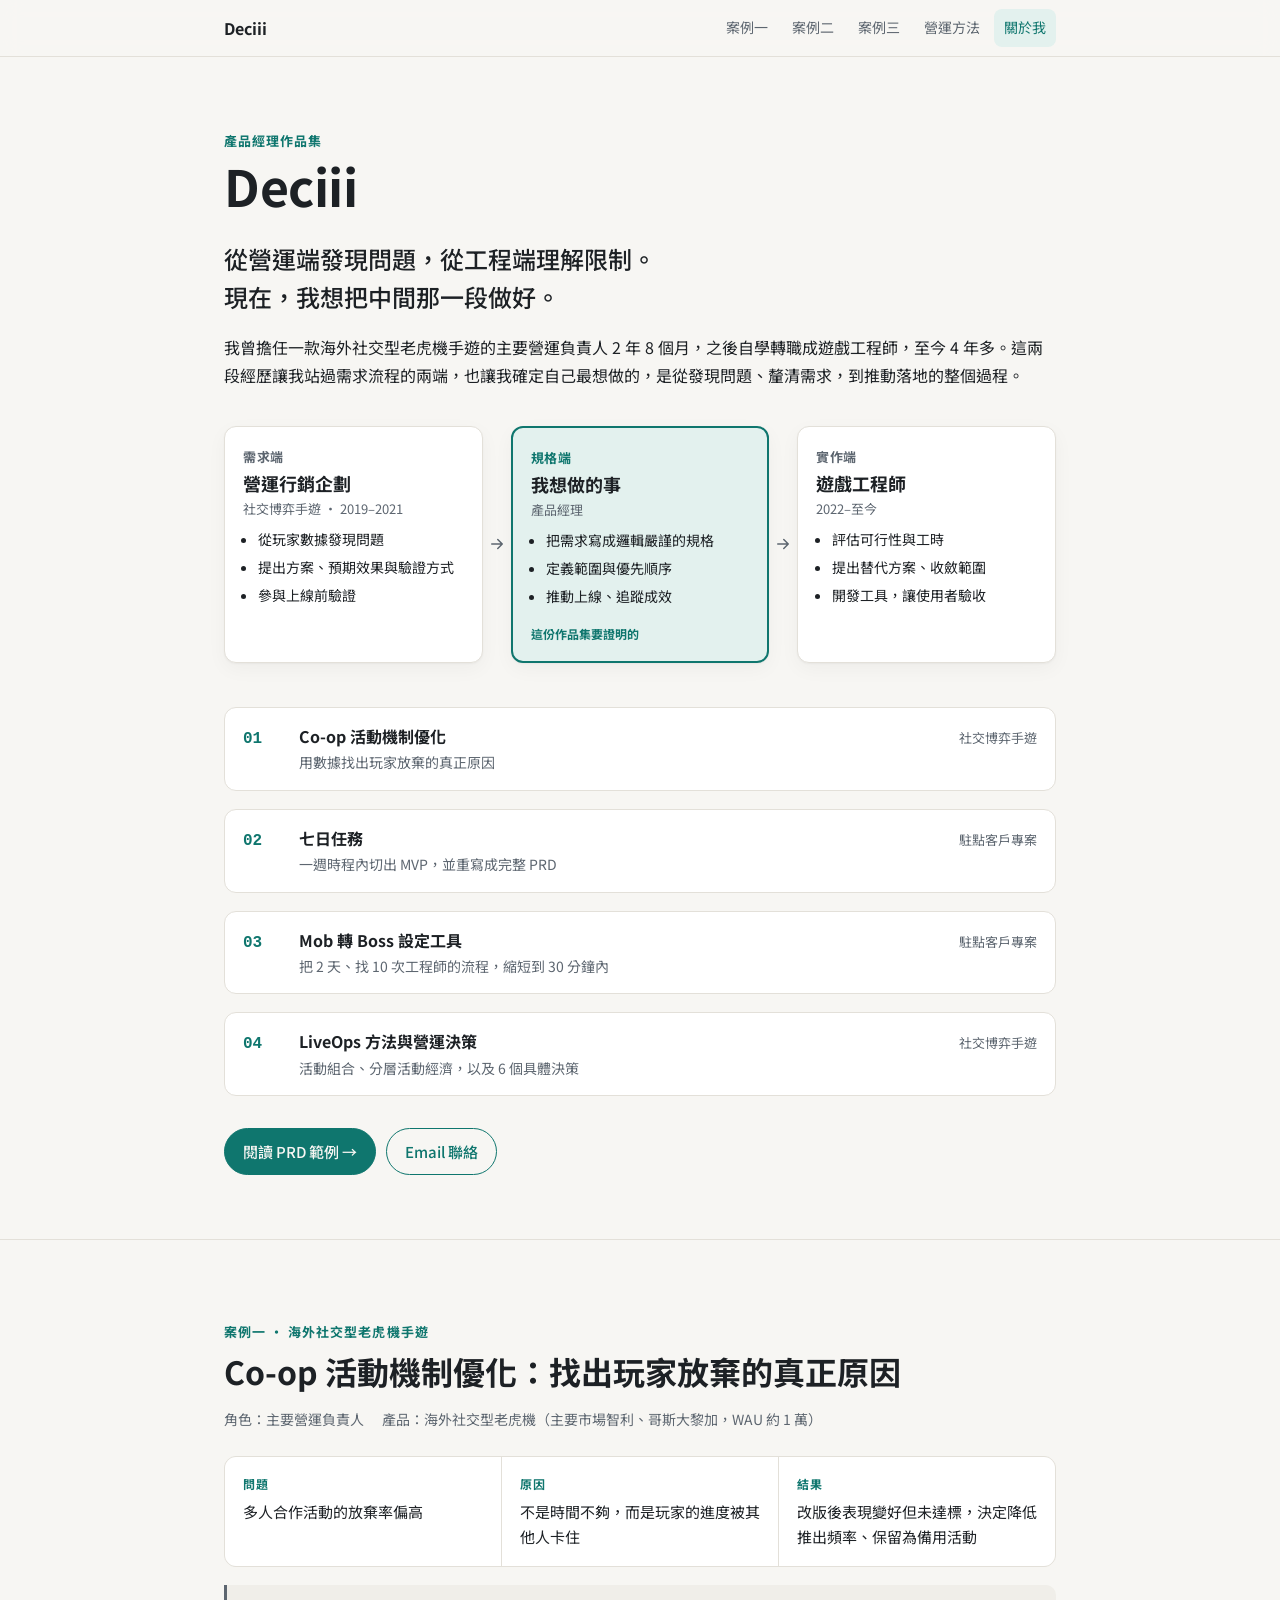
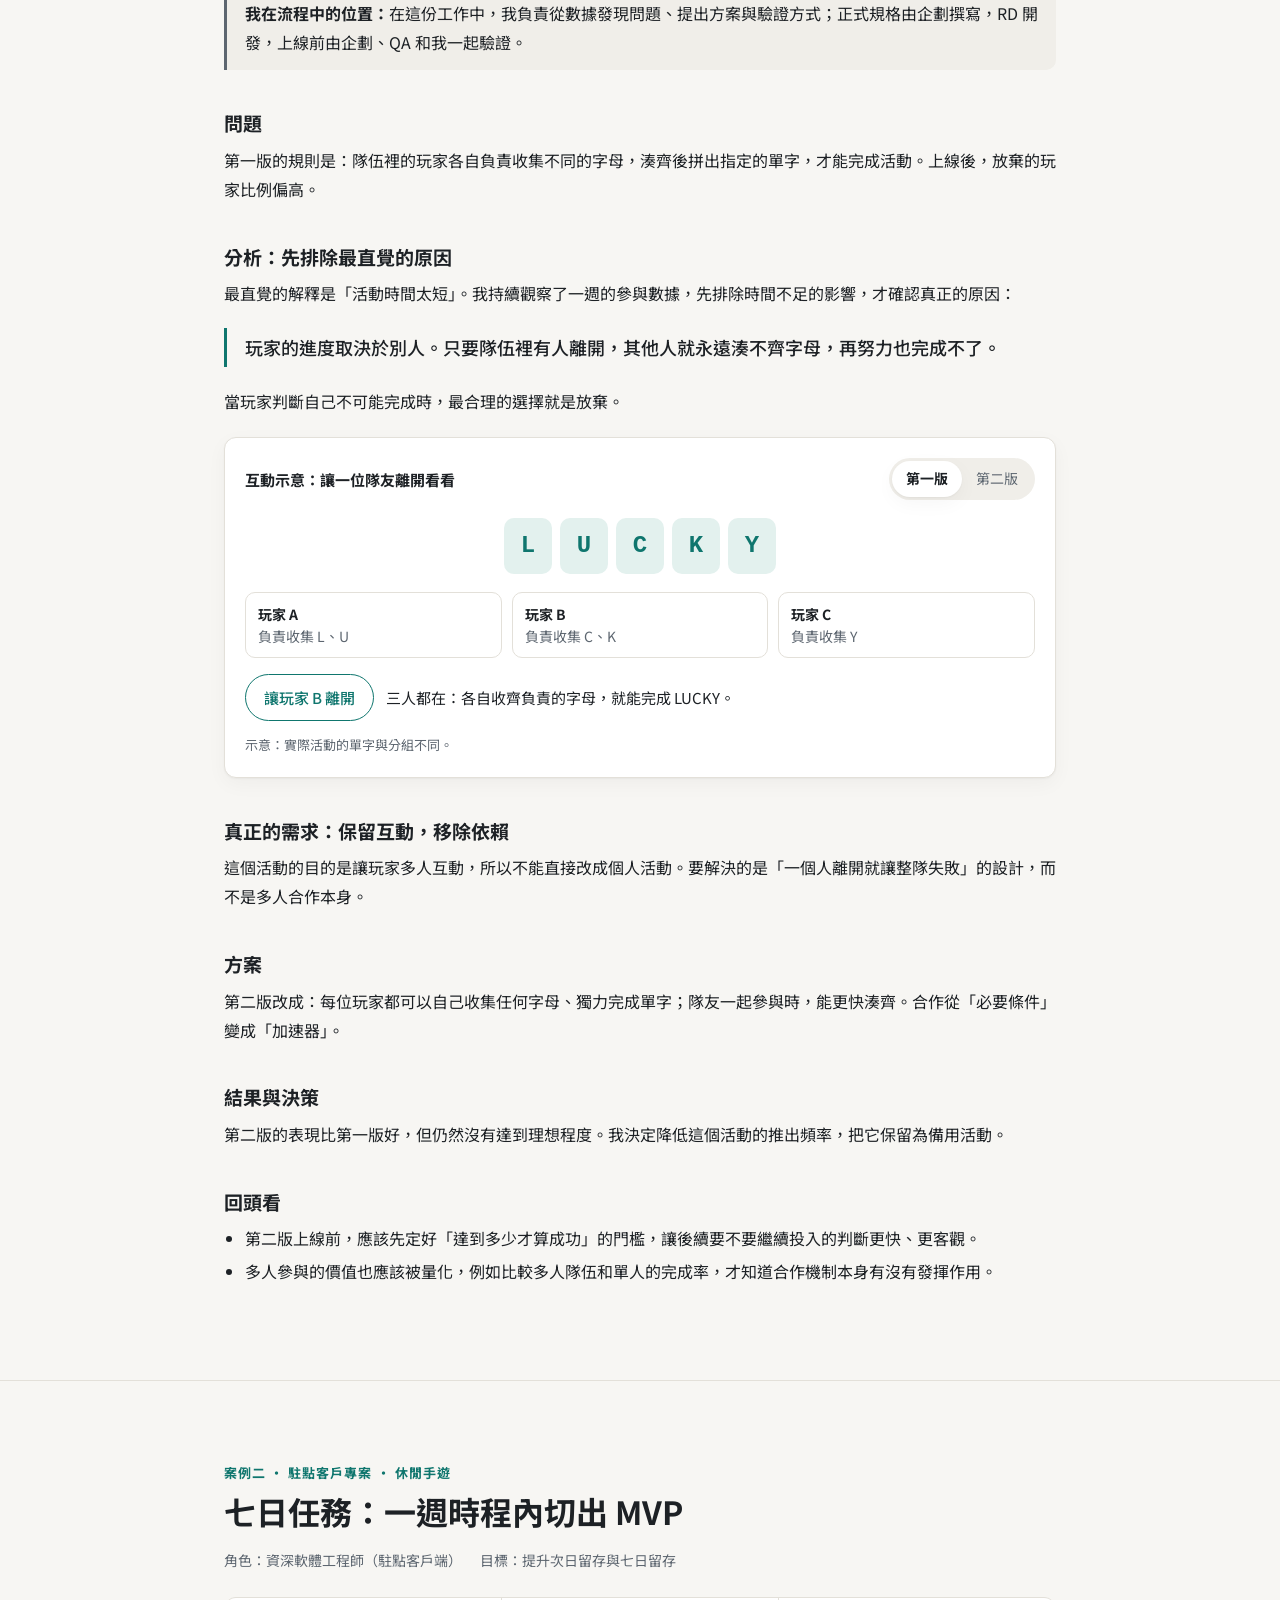
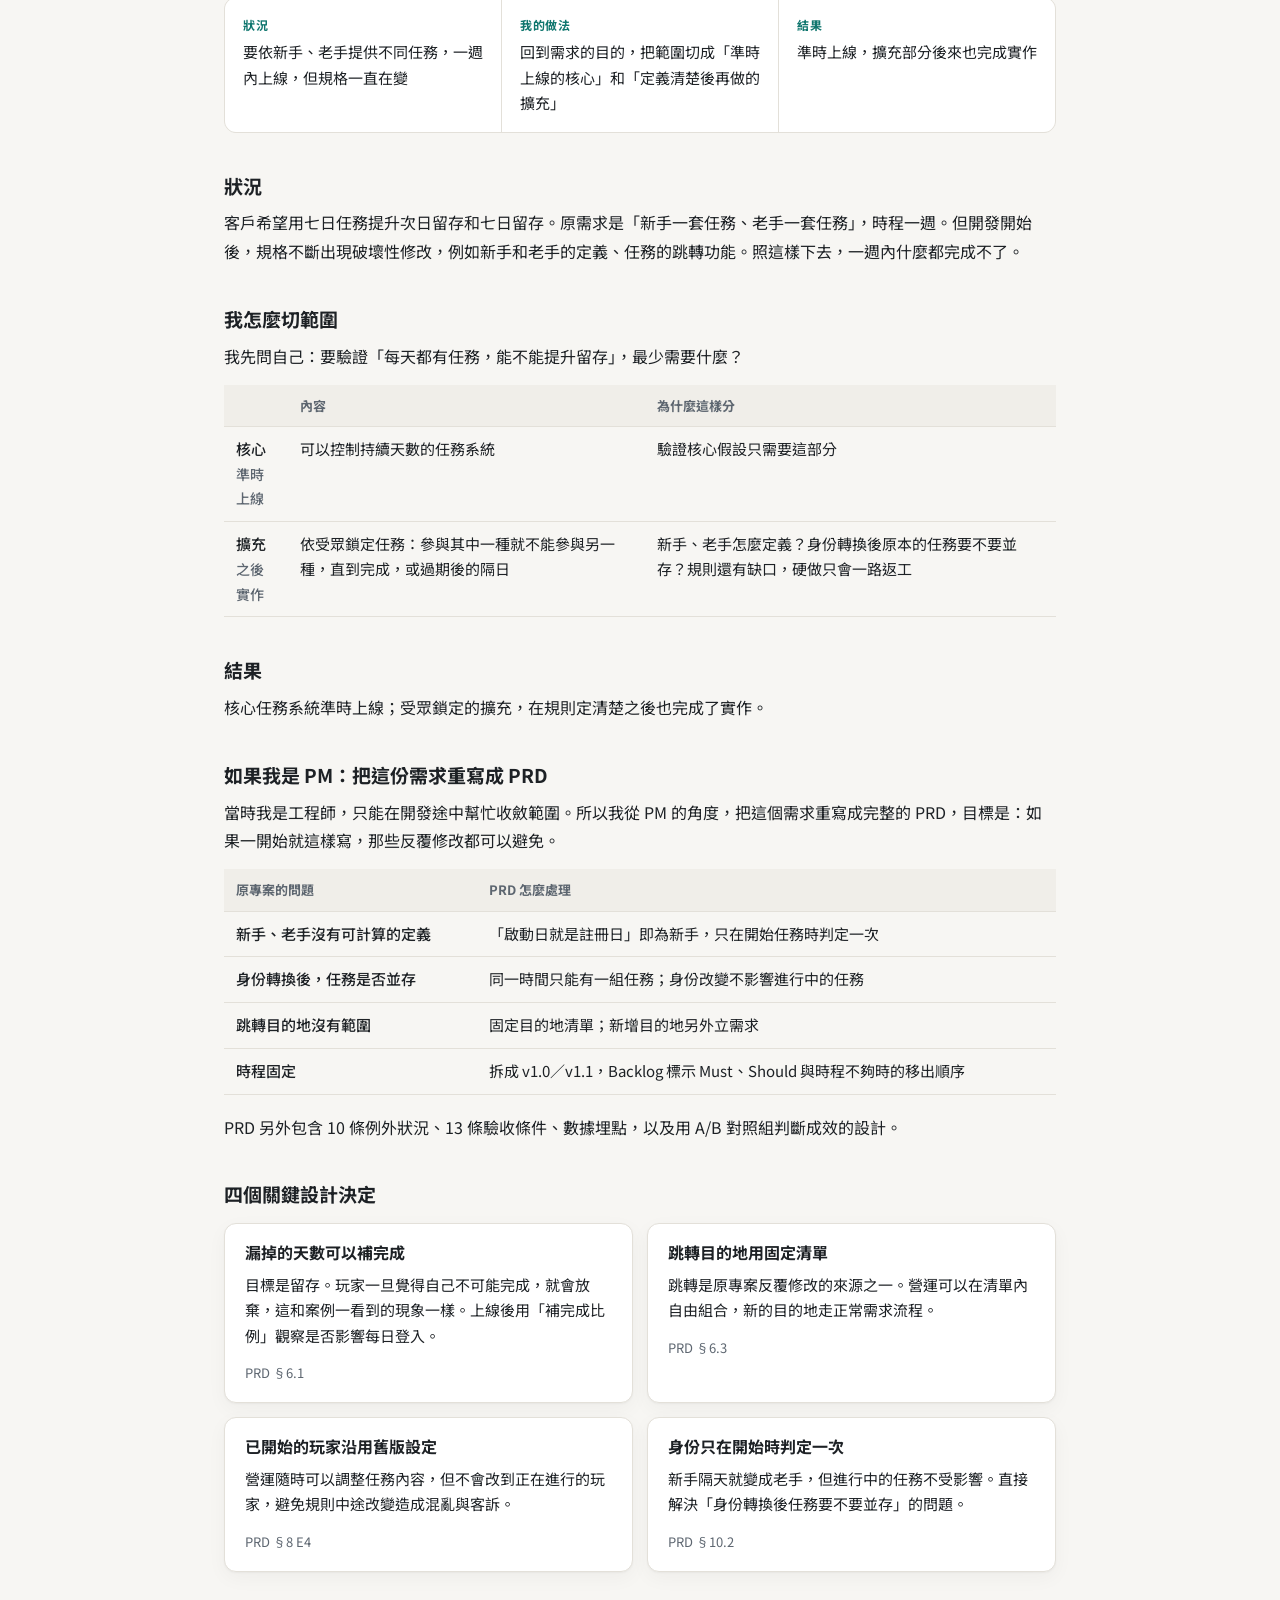
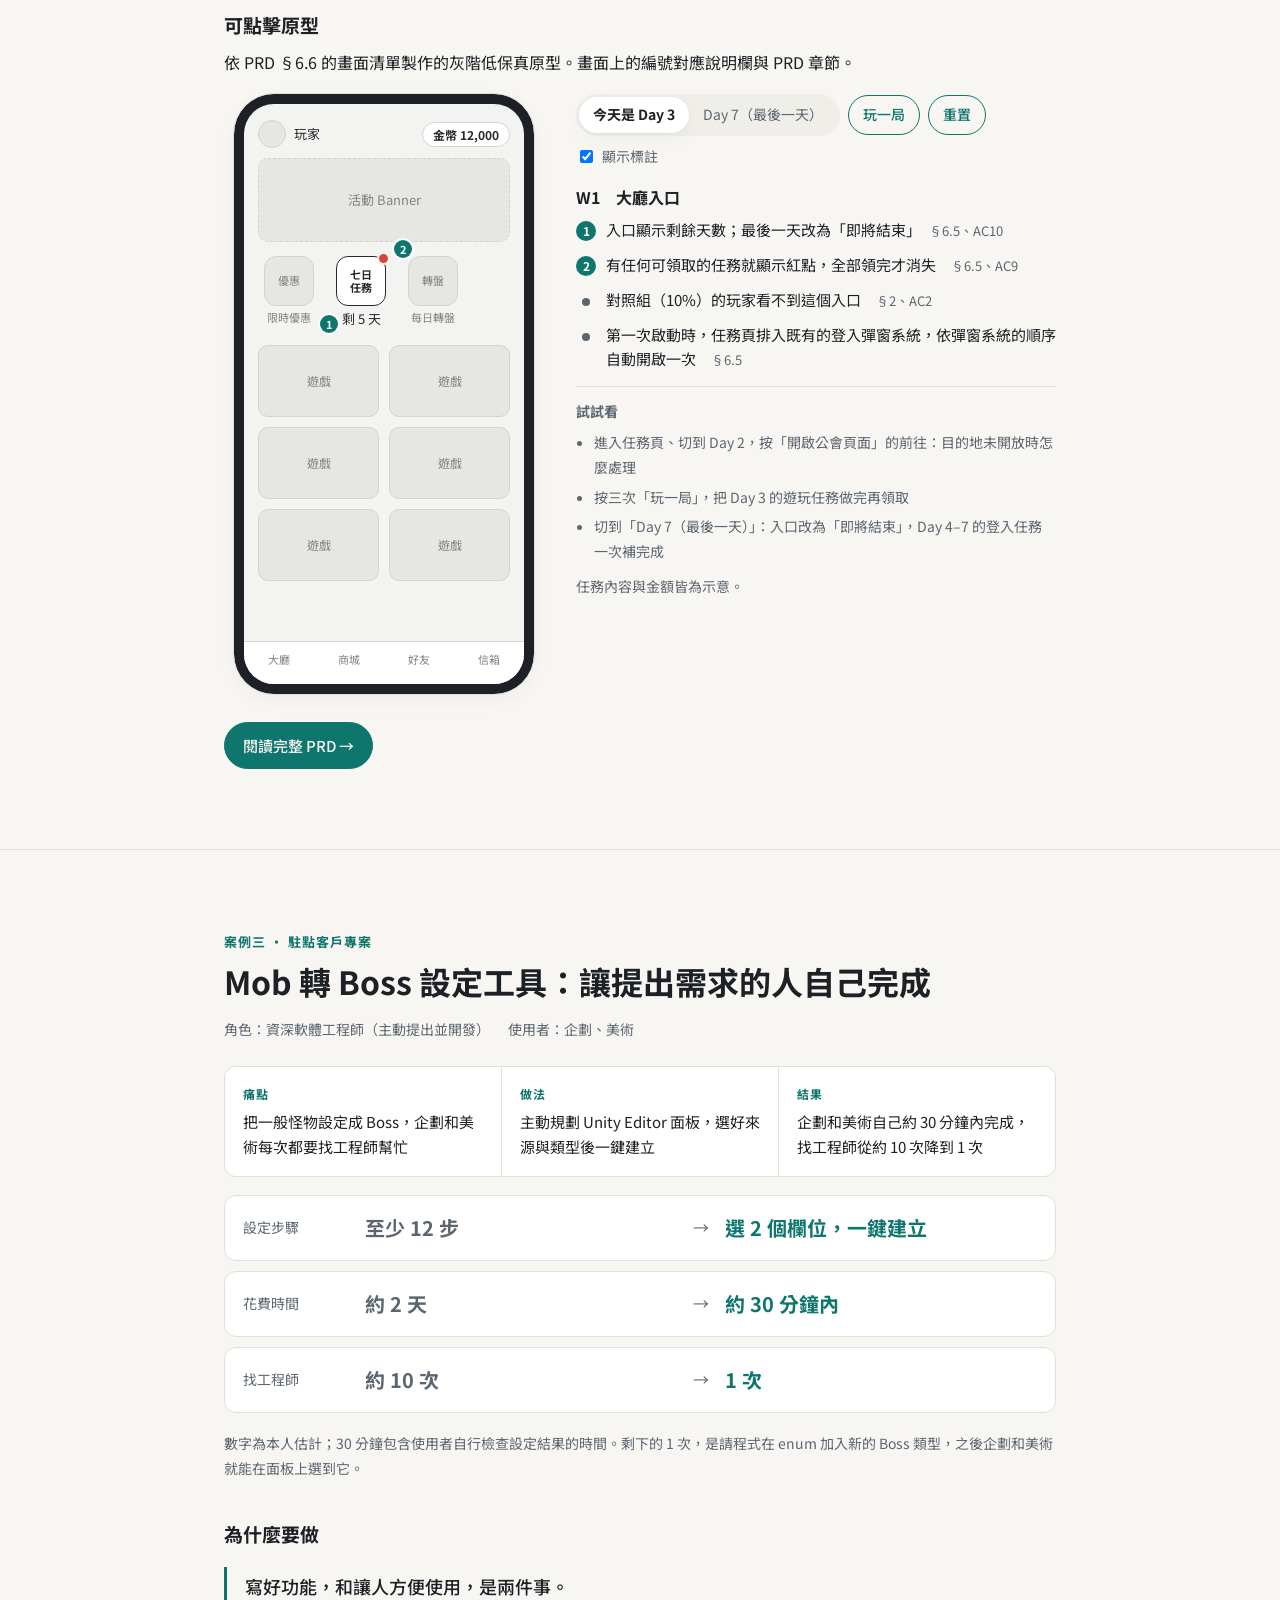
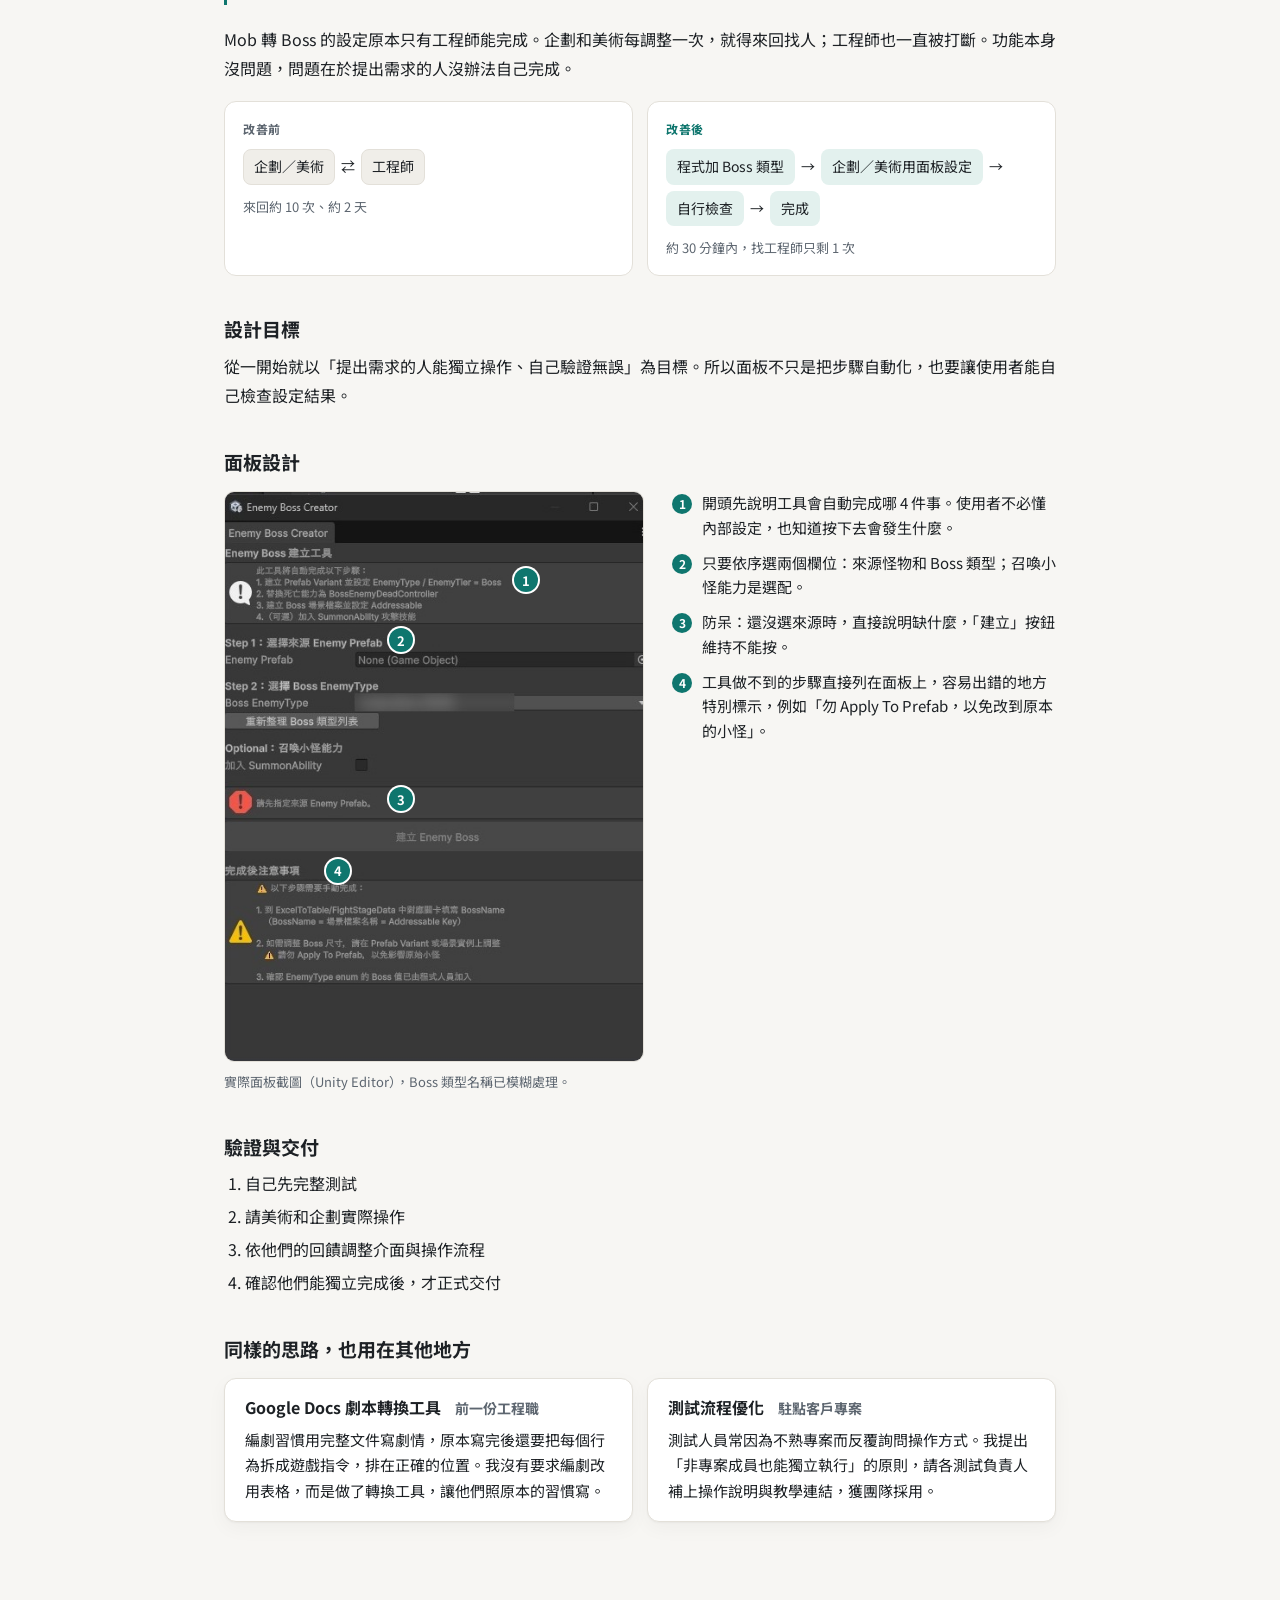
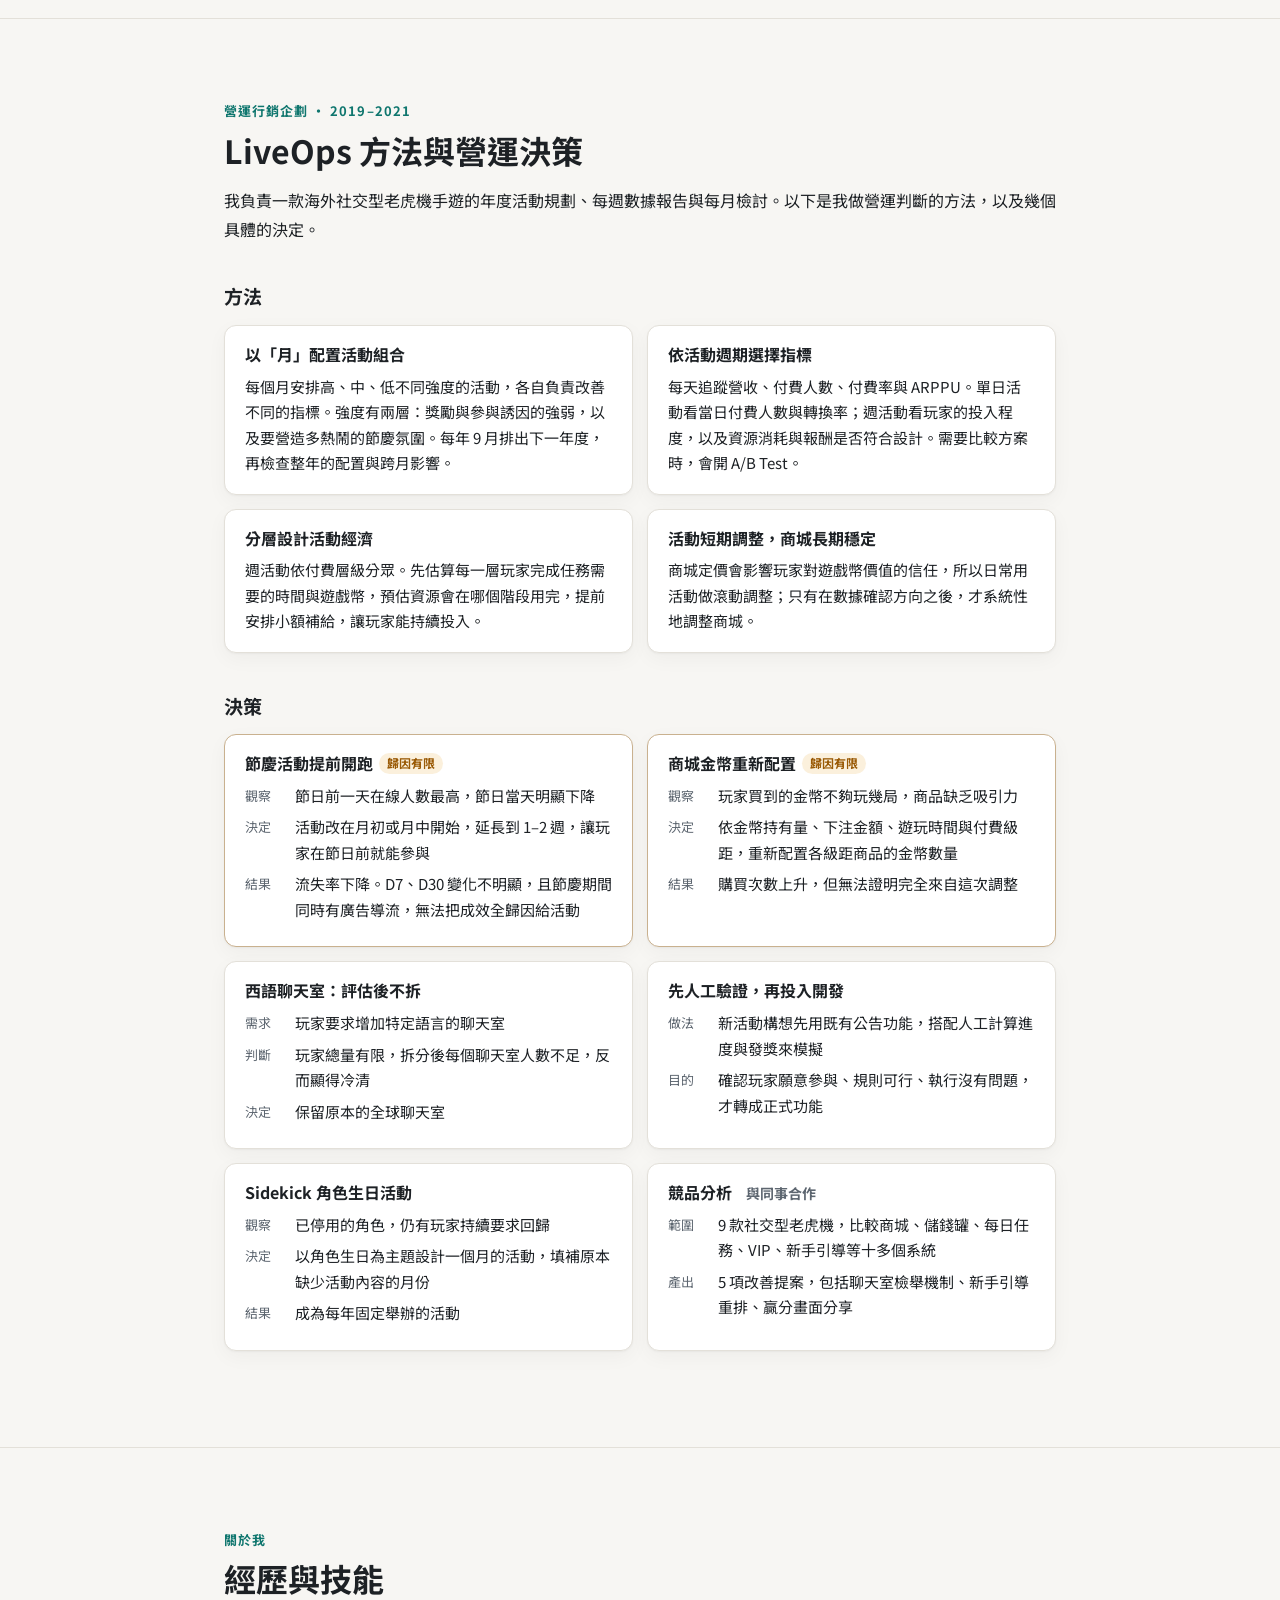
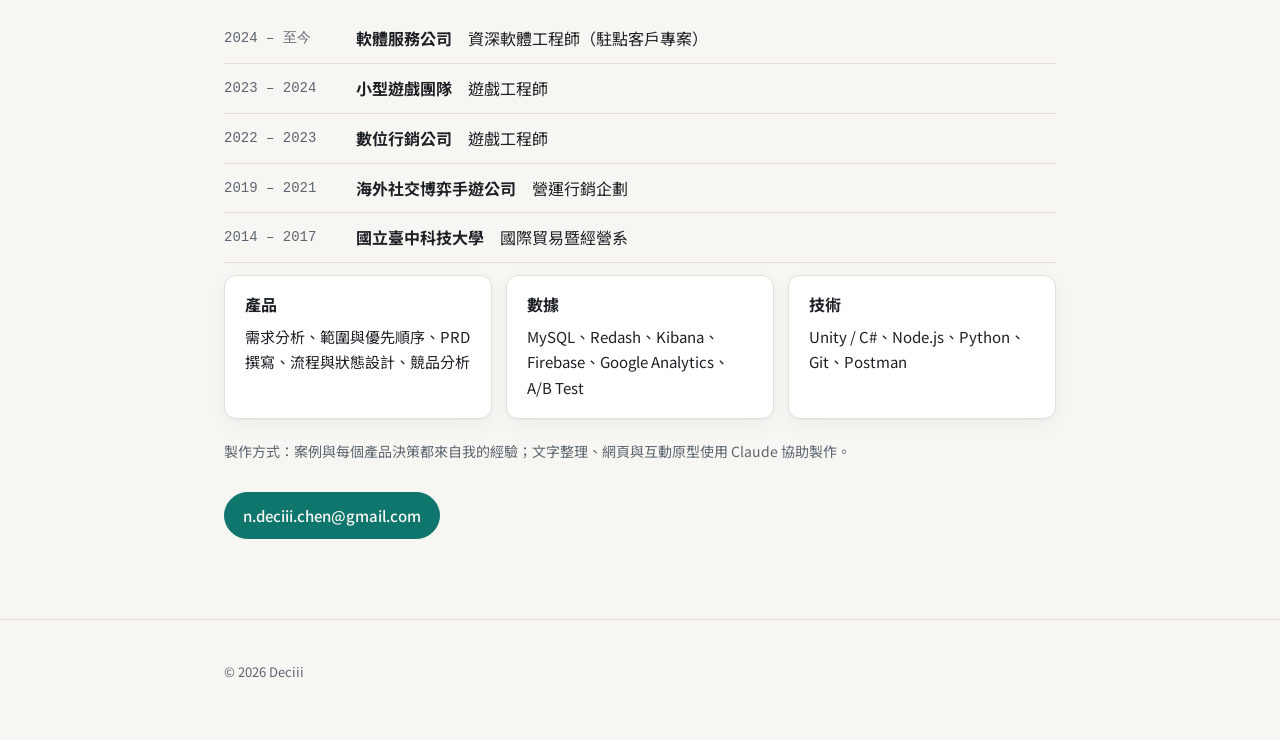
==== index.html @ a7ac3dc0 "Add PM portfolio and product test answer - Portfolio: three case studies, LiveOps methods, 7-day que" ====
<!doctype html>
<html lang="zh-Hant-TW">
<head>
  <meta charset="utf-8">
  <meta name="viewport" content="width=device-width, initial-scale=1">
  <meta name="robots" content="noindex, nofollow">
  <title>Deciii｜產品作品集</title>
  <meta name="description" content="Deciii 的產品經理作品集：營運與工程雙背景，從需求釐清、範圍取捨到規格撰寫。">
  <link rel="preconnect" href="https://fonts.googleapis.com">
  <link rel="preconnect" href="https://fonts.gstatic.com" crossorigin>
  <link href="https://fonts.googleapis.com/css2?family=Noto+Sans+TC:wght@400;500;700&display=swap" rel="stylesheet">
  <link rel="stylesheet" href="style.css">
</head>
<body>

<header class="topbar">
  <div class="wrap">
    <a class="brand" href="#top">Deciii</a>
    <nav class="nav" aria-label="章節">
      <a href="#case-coop">案例一</a>
      <a href="#case-quest">案例二</a>
      <a href="#case-tool">案例三</a>
      <a href="#liveops">營運方法</a>
      <a href="#about">關於我</a>
    </nav>
  </div>
</header>

<main id="top">

  <!-- ================= Hero ================= -->
  <section class="hero">
    <div class="wrap">
      <p class="eyebrow">產品經理作品集</p>
      <h1>Deciii</h1>
      <p class="lede">從營運端發現問題，從工程端理解限制。<br>現在，我想把中間那一段做好。</p>
      <p>我曾擔任一款海外社交型老虎機手遊的主要營運負責人 2 年 8 個月，之後自學轉職成遊戲工程師，至今 4 年多。這兩段經歷讓我站過需求流程的兩端，也讓我確定自己最想做的，是從發現問題、釐清需求，到推動落地的整個過程。</p>

      <div class="pipeline" aria-label="我在需求流程中的位置">
        <div class="stage">
          <div class="label">需求端</div>
          <h4>營運行銷企劃</h4>
          <div class="when">社交博弈手遊 · 2019–2021</div>
          <ul>
            <li>從玩家數據發現問題</li>
            <li>提出方案、預期效果與驗證方式</li>
            <li>參與上線前驗證</li>
          </ul>
        </div>
        <div class="arrow" aria-hidden="true"><svg viewBox="0 0 24 24" fill="none" stroke="currentColor" stroke-width="2" stroke-linecap="round" stroke-linejoin="round"><path d="M5 12h14M13 6l6 6-6 6"/></svg></div>
        <div class="stage focus">
          <div class="label">規格端</div>
          <h4>我想做的事</h4>
          <div class="when">產品經理</div>
          <ul>
            <li>把需求寫成邏輯嚴謹的規格</li>
            <li>定義範圍與優先順序</li>
            <li>推動上線、追蹤成效</li>
          </ul>
          <span class="tag">這份作品集要證明的</span>
        </div>
        <div class="arrow" aria-hidden="true"><svg viewBox="0 0 24 24" fill="none" stroke="currentColor" stroke-width="2" stroke-linecap="round" stroke-linejoin="round"><path d="M5 12h14M13 6l6 6-6 6"/></svg></div>
        <div class="stage">
          <div class="label">實作端</div>
          <h4>遊戲工程師</h4>
          <div class="when">2022–至今</div>
          <ul>
            <li>評估可行性與工時</li>
            <li>提出替代方案、收斂範圍</li>
            <li>開發工具，讓使用者驗收</li>
          </ul>
        </div>
      </div>

      <ul class="case-index">
        <li><a href="#case-coop"><span class="num">01</span><span><span class="title">Co-op 活動機制優化</span><span class="desc">用數據找出玩家放棄的真正原因</span></span><span class="where">社交博弈手遊</span></a></li>
        <li><a href="#case-quest"><span class="num">02</span><span><span class="title">七日任務</span><span class="desc">一週時程內切出 MVP，並重寫成完整 PRD</span></span><span class="where">駐點客戶專案</span></a></li>
        <li><a href="#case-tool"><span class="num">03</span><span><span class="title">Mob 轉 Boss 設定工具</span><span class="desc">把 2 天、找 10 次工程師的流程，縮短到 30 分鐘內</span></span><span class="where">駐點客戶專案</span></a></li>
        <li><a href="#liveops"><span class="num">04</span><span><span class="title">LiveOps 方法與營運決策</span><span class="desc">活動組合、分層活動經濟，以及 6 個具體決策</span></span><span class="where">社交博弈手遊</span></a></li>
      </ul>

      <div class="actions">
        <a class="btn" href="prd.html">閱讀 PRD 範例 →</a>
        <a class="btn ghost" href="mailto:n.deciii.chen@gmail.com">Email 聯絡</a>
      </div>
    </div>
  </section>

  <!-- ================= Case 1 ================= -->
  <section id="case-coop">
    <div class="wrap">
      <p class="eyebrow">案例一 · 海外社交型老虎機手遊</p>
      <h2>Co-op 活動機制優化：找出玩家放棄的真正原因</h2>
      <div class="meta">
        <span>角色：主要營運負責人</span>
        <span>產品：海外社交型老虎機（主要市場智利、哥斯大黎加，WAU 約 1 萬）</span>
      </div>

      <div class="tldr">
        <div><div class="k">問題</div><p>多人合作活動的放棄率偏高</p></div>
        <div><div class="k">原因</div><p>不是時間不夠，而是玩家的進度被其他人卡住</p></div>
        <div><div class="k">結果</div><p>改版後表現變好但未達標，決定降低推出頻率、保留為備用活動</p></div>
      </div>

      <div class="callout neutral">
        <p><strong>我在流程中的位置：</strong>在這份工作中，我負責從數據發現問題、提出方案與驗證方式；正式規格由企劃撰寫，RD 開發，上線前由企劃、QA 和我一起驗證。</p>
      </div>

      <h3>問題</h3>
      <p>第一版的規則是：隊伍裡的玩家各自負責收集不同的字母，湊齊後拼出指定的單字，才能完成活動。上線後，放棄的玩家比例偏高。</p>

      <h3>分析：先排除最直覺的原因</h3>
      <p>最直覺的解釋是「活動時間太短」。我持續觀察了一週的參與數據，先排除時間不足的影響，才確認真正的原因：</p>
      <p class="quote">玩家的進度取決於別人。只要隊伍裡有人離開，其他人就永遠湊不齊字母，再努力也完成不了。</p>
      <p>當玩家判斷自己不可能完成時，最合理的選擇就是放棄。</p>

      <div class="demo" id="coop-demo">
        <div class="demo-head">
          <span class="demo-title">互動示意：讓一位隊友離開看看</span>
          <div class="seg" role="group" aria-label="活動版本">
            <button type="button" data-ver="1" aria-pressed="true">第一版</button>
            <button type="button" data-ver="2" aria-pressed="false">第二版</button>
          </div>
        </div>
        <div class="word" id="coop-word"></div>
        <div class="players" id="coop-players"></div>
        <div class="demo-foot">
          <button type="button" class="btn ghost" id="coop-leave">讓玩家 B 離開</button>
          <p class="demo-result" id="coop-result" aria-live="polite"></p>
        </div>
        <p class="demo-note">示意：實際活動的單字與分組不同。</p>
      </div>

      <h3>真正的需求：保留互動，移除依賴</h3>
      <p>這個活動的目的是讓玩家多人互動，所以不能直接改成個人活動。要解決的是「一個人離開就讓整隊失敗」的設計，而不是多人合作本身。</p>

      <h3>方案</h3>
      <p>第二版改成：每位玩家都可以自己收集任何字母、獨力完成單字；隊友一起參與時，能更快湊齊。合作從「必要條件」變成「加速器」。</p>

      <h3>結果與決策</h3>
      <p>第二版的表現比第一版好，但仍然沒有達到理想程度。我決定降低這個活動的推出頻率，把它保留為備用活動。</p>

      <h3>回頭看</h3>
      <ul>
        <li>第二版上線前，應該先定好「達到多少才算成功」的門檻，讓後續要不要繼續投入的判斷更快、更客觀。</li>
        <li>多人參與的價值也應該被量化，例如比較多人隊伍和單人的完成率，才知道合作機制本身有沒有發揮作用。</li>
      </ul>
    </div>
  </section>

  <!-- ================= Case 2 ================= -->
  <section id="case-quest">
    <div class="wrap">
      <p class="eyebrow">案例二 · 駐點客戶專案 · 休閒手遊</p>
      <h2>七日任務：一週時程內切出 MVP</h2>
      <div class="meta">
        <span>角色：資深軟體工程師（駐點客戶端）</span>
        <span>目標：提升次日留存與七日留存</span>
      </div>

      <div class="tldr">
        <div><div class="k">狀況</div><p>要依新手、老手提供不同任務，一週內上線，但規格一直在變</p></div>
        <div><div class="k">我的做法</div><p>回到需求的目的，把範圍切成「準時上線的核心」和「定義清楚後再做的擴充」</p></div>
        <div><div class="k">結果</div><p>準時上線，擴充部分後來也完成實作</p></div>
      </div>

      <h3>狀況</h3>
      <p>客戶希望用七日任務提升次日留存和七日留存。原需求是「新手一套任務、老手一套任務」，時程一週。但開發開始後，規格不斷出現破壞性修改，例如新手和老手的定義、任務的跳轉功能。照這樣下去，一週內什麼都完成不了。</p>

      <h3>我怎麼切範圍</h3>
      <p>我先問自己：要驗證「每天都有任務，能不能提升留存」，最少需要什麼？</p>
      <div class="table-wrap">
        <table>
          <thead><tr><th></th><th>內容</th><th>為什麼這樣分</th></tr></thead>
          <tbody>
            <tr><td>核心<br><span class="muted small">準時上線</span></td><td>可以控制持續天數的任務系統</td><td>驗證核心假設只需要這部分</td></tr>
            <tr><td>擴充<br><span class="muted small">之後實作</span></td><td>依受眾鎖定任務：參與其中一種就不能參與另一種，直到完成，或過期後的隔日</td><td>新手、老手怎麼定義？身份轉換後原本的任務要不要並存？規則還有缺口，硬做只會一路返工</td></tr>
          </tbody>
        </table>
      </div>

      <h3>結果</h3>
      <p>核心任務系統準時上線；受眾鎖定的擴充，在規則定清楚之後也完成了實作。</p>

      <h3>如果我是 PM：把這份需求重寫成 PRD</h3>
      <p>當時我是工程師，只能在開發途中幫忙收斂範圍。所以我從 PM 的角度，把這個需求重寫成完整的 PRD，目標是：如果一開始就這樣寫，那些反覆修改都可以避免。</p>
      <div class="table-wrap">
        <table>
          <thead><tr><th>原專案的問題</th><th>PRD 怎麼處理</th></tr></thead>
          <tbody>
            <tr><td>新手、老手沒有可計算的定義</td><td>「啟動日就是註冊日」即為新手，只在開始任務時判定一次</td></tr>
            <tr><td>身份轉換後，任務是否並存</td><td>同一時間只能有一組任務；身份改變不影響進行中的任務</td></tr>
            <tr><td>跳轉目的地沒有範圍</td><td>固定目的地清單；新增目的地另外立需求</td></tr>
            <tr><td>時程固定</td><td>拆成 v1.0／v1.1，Backlog 標示 Must、Should 與時程不夠時的移出順序</td></tr>
          </tbody>
        </table>
      </div>
      <p>PRD 另外包含 10 條例外狀況、13 條驗收條件、數據埋點，以及用 A/B 對照組判斷成效的設計。</p>

      <h3>四個關鍵設計決定</h3>
      <div class="cards">
        <div class="card">
          <h4>漏掉的天數可以補完成</h4>
          <p>目標是留存。玩家一旦覺得自己不可能完成，就會放棄，這和案例一看到的現象一樣。上線後用「補完成比例」觀察是否影響每日登入。</p>
          <p class="ref">PRD §6.1</p>
        </div>
        <div class="card">
          <h4>跳轉目的地用固定清單</h4>
          <p>跳轉是原專案反覆修改的來源之一。營運可以在清單內自由組合，新的目的地走正常需求流程。</p>
          <p class="ref">PRD §6.3</p>
        </div>
        <div class="card">
          <h4>已開始的玩家沿用舊版設定</h4>
          <p>營運隨時可以調整任務內容，但不會改到正在進行的玩家，避免規則中途改變造成混亂與客訴。</p>
          <p class="ref">PRD §8 E4</p>
        </div>
        <div class="card">
          <h4>身份只在開始時判定一次</h4>
          <p>新手隔天就變成老手，但進行中的任務不受影響。直接解決「身份轉換後任務要不要並存」的問題。</p>
          <p class="ref">PRD §10.2</p>
        </div>
      </div>

      <h3>可點擊原型</h3>
      <p>依 PRD §6.6 的畫面清單製作的灰階低保真原型。畫面上的編號對應說明欄與 PRD 章節。</p>
      <div class="proto" id="proto">
        <div class="phone"><div class="screen" id="proto-screen"></div></div>
        <div class="proto-side">
          <div class="proto-controls">
            <div class="seg" role="group" aria-label="情境">
              <button type="button" data-today="3" aria-pressed="true">今天是 Day 3</button>
              <button type="button" data-today="7" aria-pressed="false">Day 7（最後一天）</button>
            </div>
            <button type="button" class="btn ghost sm" id="proto-play">玩一局</button>
            <button type="button" class="btn ghost sm" id="proto-reset">重置</button>
            <label class="proto-check"><input type="checkbox" id="proto-notes-toggle" checked> 顯示標註</label>
          </div>
          <div class="proto-notes" id="proto-notes" aria-live="polite"></div>
          <div class="proto-hint">
            <strong>試試看</strong>
            <ul>
              <li>進入任務頁、切到 Day 2，按「開啟公會頁面」的前往：目的地未開放時怎麼處理</li>
              <li>按三次「玩一局」，把 Day 3 的遊玩任務做完再領取</li>
              <li>切到「Day 7（最後一天）」：入口改為「即將結束」，Day 4–7 的登入任務一次補完成</li>
            </ul>
            <p class="small">任務內容與金額皆為示意。</p>
          </div>
        </div>
      </div>

      <div class="actions">
        <a class="btn" href="prd.html">閱讀完整 PRD →</a>
      </div>
    </div>
  </section>

  <!-- ================= Case 3 ================= -->
  <section id="case-tool">
    <div class="wrap">
      <p class="eyebrow">案例三 · 駐點客戶專案</p>
      <h2>Mob 轉 Boss 設定工具：讓提出需求的人自己完成</h2>
      <div class="meta">
        <span>角色：資深軟體工程師（主動提出並開發）</span>
        <span>使用者：企劃、美術</span>
      </div>

      <div class="tldr">
        <div><div class="k">痛點</div><p>把一般怪物設定成 Boss，企劃和美術每次都要找工程師幫忙</p></div>
        <div><div class="k">做法</div><p>主動規劃 Unity Editor 面板，選好來源與類型後一鍵建立</p></div>
        <div><div class="k">結果</div><p>企劃和美術自己約 30 分鐘內完成，找工程師從約 10 次降到 1 次</p></div>
      </div>

      <div class="compare">
        <div class="compare-row"><span class="k">設定步驟</span><span class="before">至少 12 步</span><span class="arrow">→</span><span class="after">選 2 個欄位，一鍵建立</span></div>
        <div class="compare-row"><span class="k">花費時間</span><span class="before">約 2 天</span><span class="arrow">→</span><span class="after">約 30 分鐘內</span></div>
        <div class="compare-row"><span class="k">找工程師</span><span class="before">約 10 次</span><span class="arrow">→</span><span class="after">1 次</span></div>
      </div>
      <p class="muted small">數字為本人估計；30 分鐘包含使用者自行檢查設定結果的時間。剩下的 1 次，是請程式在 enum 加入新的 Boss 類型，之後企劃和美術就能在面板上選到它。</p>

      <h3>為什麼要做</h3>
      <p class="quote">寫好功能，和讓人方便使用，是兩件事。</p>
      <p>Mob 轉 Boss 的設定原本只有工程師能完成。企劃和美術每調整一次，就得來回找人；工程師也一直被打斷。功能本身沒問題，問題在於提出需求的人沒辦法自己完成。</p>

      <div class="flows">
        <div class="flow">
          <div class="k">改善前</div>
          <div class="chain"><span class="chip">企劃／美術</span><span>⇄</span><span class="chip">工程師</span></div>
          <p class="note">來回約 10 次、約 2 天</p>
        </div>
        <div class="flow after">
          <div class="k">改善後</div>
          <div class="chain"><span class="chip">程式加 Boss 類型</span><span>→</span><span class="chip">企劃／美術用面板設定</span><span>→</span><span class="chip">自行檢查</span><span>→</span><span class="chip">完成</span></div>
          <p class="note">約 30 分鐘內，找工程師只剩 1 次</p>
        </div>
      </div>

      <h3>設計目標</h3>
      <p>從一開始就以「提出需求的人能獨立操作、自己驗證無誤」為目標。所以面板不只是把步驟自動化，也要讓使用者能自己檢查設定結果。</p>

      <h3>面板設計</h3>
      <div class="shot">
        <figure class="shot-fig">
          <div class="shot-img">
            <img src="assets/boss-panel.jpg" width="484" height="659" loading="lazy" alt="Enemy Boss Creator 設定面板：上方說明工具會自動完成的步驟，中間是兩個選擇步驟與防呆提示，下方列出完成後需要手動處理的事項">
            <span class="mk" aria-hidden="true" style="left:72%;top:15.5%">1</span>
            <span class="mk" aria-hidden="true" style="left:42%;top:26%">2</span>
            <span class="mk" aria-hidden="true" style="left:42%;top:54%">3</span>
            <span class="mk" aria-hidden="true" style="left:27%;top:66.5%">4</span>
          </div>
          <figcaption>實際面板截圖（Unity Editor），Boss 類型名稱已模糊處理。</figcaption>
        </figure>
        <div class="proto-notes">
          <ol>
            <li><span class="n">1</span><span>開頭先說明工具會自動完成哪 4 件事。使用者不必懂內部設定，也知道按下去會發生什麼。</span></li>
            <li><span class="n">2</span><span>只要依序選兩個欄位：來源怪物和 Boss 類型；召喚小怪能力是選配。</span></li>
            <li><span class="n">3</span><span>防呆：還沒選來源時，直接說明缺什麼，「建立」按鈕維持不能按。</span></li>
            <li><span class="n">4</span><span>工具做不到的步驟直接列在面板上，容易出錯的地方特別標示，例如「勿 Apply To Prefab，以免改到原本的小怪」。</span></li>
          </ol>
        </div>
      </div>

      <h3>驗證與交付</h3>
      <ol>
        <li>自己先完整測試</li>
        <li>請美術和企劃實際操作</li>
        <li>依他們的回饋調整介面與操作流程</li>
        <li>確認他們能獨立完成後，才正式交付</li>
      </ol>

      <h3>同樣的思路，也用在其他地方</h3>
      <div class="cards">
        <div class="card">
          <h4>Google Docs 劇本轉換工具<span class="muted small">　前一份工程職</span></h4>
          <p>編劇習慣用完整文件寫劇情，原本寫完後還要把每個行為拆成遊戲指令，排在正確的位置。我沒有要求編劇改用表格，而是做了轉換工具，讓他們照原本的習慣寫。</p>
        </div>
        <div class="card">
          <h4>測試流程優化<span class="muted small">　駐點客戶專案</span></h4>
          <p>測試人員常因為不熟專案而反覆詢問操作方式。我提出「非專案成員也能獨立執行」的原則，請各測試負責人補上操作說明與教學連結，獲團隊採用。</p>
        </div>
      </div>
    </div>
  </section>

  <!-- ================= LiveOps ================= -->
  <section id="liveops">
    <div class="wrap">
      <p class="eyebrow">營運行銷企劃 · 2019–2021</p>
      <h2>LiveOps 方法與營運決策</h2>
      <p>我負責一款海外社交型老虎機手遊的年度活動規劃、每週數據報告與每月檢討。以下是我做營運判斷的方法，以及幾個具體的決定。</p>

      <h3>方法</h3>
      <div class="cards">
        <div class="card">
          <h4>以「月」配置活動組合</h4>
          <p>每個月安排高、中、低不同強度的活動，各自負責改善不同的指標。強度有兩層：獎勵與參與誘因的強弱，以及要營造多熱鬧的節慶氛圍。每年 9 月排出下一年度，再檢查整年的配置與跨月影響。</p>
        </div>
        <div class="card">
          <h4>依活動週期選擇指標</h4>
          <p>每天追蹤營收、付費人數、付費率與 ARPPU。單日活動看當日付費人數與轉換率；週活動看玩家的投入程度，以及資源消耗與報酬是否符合設計。需要比較方案時，會開 A/B Test。</p>
        </div>
        <div class="card">
          <h4>分層設計活動經濟</h4>
          <p>週活動依付費層級分眾。先估算每一層玩家完成任務需要的時間與遊戲幣，預估資源會在哪個階段用完，提前安排小額補給，讓玩家能持續投入。</p>
        </div>
        <div class="card">
          <h4>活動短期調整，商城長期穩定</h4>
          <p>商城定價會影響玩家對遊戲幣價值的信任，所以日常用活動做滾動調整；只有在數據確認方向之後，才系統性地調整商城。</p>
        </div>
      </div>

      <h3>決策</h3>
      <div class="cards">
        <div class="card caveat">
          <h4>節慶活動提前開跑<span class="pill">歸因有限</span></h4>
          <div class="row"><span class="k">觀察</span><span>節日前一天在線人數最高，節日當天明顯下降</span></div>
          <div class="row"><span class="k">決定</span><span>活動改在月初或月中開始，延長到 1–2 週，讓玩家在節日前就能參與</span></div>
          <div class="row"><span class="k">結果</span><span>流失率下降。D7、D30 變化不明顯，且節慶期間同時有廣告導流，無法把成效全歸因給活動</span></div>
        </div>
        <div class="card caveat">
          <h4>商城金幣重新配置<span class="pill">歸因有限</span></h4>
          <div class="row"><span class="k">觀察</span><span>玩家買到的金幣不夠玩幾局，商品缺乏吸引力</span></div>
          <div class="row"><span class="k">決定</span><span>依金幣持有量、下注金額、遊玩時間與付費級距，重新配置各級距商品的金幣數量</span></div>
          <div class="row"><span class="k">結果</span><span>購買次數上升，但無法證明完全來自這次調整</span></div>
        </div>
        <div class="card">
          <h4>西語聊天室：評估後不拆</h4>
          <div class="row"><span class="k">需求</span><span>玩家要求增加特定語言的聊天室</span></div>
          <div class="row"><span class="k">判斷</span><span>玩家總量有限，拆分後每個聊天室人數不足，反而顯得冷清</span></div>
          <div class="row"><span class="k">決定</span><span>保留原本的全球聊天室</span></div>
        </div>
        <div class="card">
          <h4>先人工驗證，再投入開發</h4>
          <div class="row"><span class="k">做法</span><span>新活動構想先用既有公告功能，搭配人工計算進度與發獎來模擬</span></div>
          <div class="row"><span class="k">目的</span><span>確認玩家願意參與、規則可行、執行沒有問題，才轉成正式功能</span></div>
        </div>
        <div class="card">
          <h4>Sidekick 角色生日活動</h4>
          <div class="row"><span class="k">觀察</span><span>已停用的角色，仍有玩家持續要求回歸</span></div>
          <div class="row"><span class="k">決定</span><span>以角色生日為主題設計一個月的活動，填補原本缺少活動內容的月份</span></div>
          <div class="row"><span class="k">結果</span><span>成為每年固定舉辦的活動</span></div>
        </div>
        <div class="card">
          <h4>競品分析<span class="muted small">　與同事合作</span></h4>
          <div class="row"><span class="k">範圍</span><span>9 款社交型老虎機，比較商城、儲錢罐、每日任務、VIP、新手引導等十多個系統</span></div>
          <div class="row"><span class="k">產出</span><span>5 項改善提案，包括聊天室檢舉機制、新手引導重排、贏分畫面分享</span></div>
        </div>
      </div>
    </div>
  </section>

  <!-- ================= About ================= -->
  <section id="about">
    <div class="wrap">
      <p class="eyebrow">關於我</p>
      <h2>經歷與技能</h2>
      <ul class="timeline">
        <li><span class="when">2024 – 至今</span><span><strong>軟體服務公司</strong>　資深軟體工程師（駐點客戶專案）</span></li>
        <li><span class="when">2023 – 2024</span><span><strong>小型遊戲團隊</strong>　遊戲工程師</span></li>
        <li><span class="when">2022 – 2023</span><span><strong>數位行銷公司</strong>　遊戲工程師</span></li>
        <li><span class="when">2019 – 2021</span><span><strong>海外社交博弈手遊公司</strong>　營運行銷企劃</span></li>
        <li><span class="when">2014 – 2017</span><span><strong>國立臺中科技大學</strong>　國際貿易暨經營系</span></li>
      </ul>

      <div class="skills">
        <div class="card">
          <h4>產品</h4>
          <p>需求分析、範圍與優先順序、PRD 撰寫、流程與狀態設計、競品分析</p>
        </div>
        <div class="card">
          <h4>數據</h4>
          <p>MySQL、Redash、Kibana、Firebase、Google Analytics、A/B Test</p>
        </div>
        <div class="card">
          <h4>技術</h4>
          <p>Unity / C#、Node.js、Python、Git、Postman</p>
        </div>
      </div>

      <p class="muted small" style="margin-top:20px">製作方式：案例與每個產品決策都來自我的經驗；文字整理、網頁與互動原型使用 Claude 協助製作。</p>

      <div class="actions">
        <a class="btn" href="mailto:n.deciii.chen@gmail.com">n.deciii.chen@gmail.com</a>
      </div>
    </div>
  </section>

</main>

<footer>
  <div class="wrap">© 2026 Deciii</div>
</footer>

<script>
  /* ---------- Section highlight in nav ---------- */
  (function () {
    var links = Array.prototype.slice.call(document.querySelectorAll('.nav a'));
    var map = {};
    links.forEach(function (a) { map[a.getAttribute('href').slice(1)] = a; });
    if (!('IntersectionObserver' in window)) return;
    var nav = document.querySelector('.nav');
    /* 只橫向捲動導覽列本身，不呼叫 scrollIntoView，避免打斷頁面的慣性捲動 */
    function revealInNav(a) {
      if (nav.scrollWidth <= nav.clientWidth) return;
      var navRect = nav.getBoundingClientRect(), aRect = a.getBoundingClientRect();
      var left = nav.scrollLeft + (aRect.left - navRect.left) - (nav.clientWidth - aRect.width) / 2;
      nav.scrollTo({ left: left, behavior: 'smooth' });
    }
    var current = null;
    var io = new IntersectionObserver(function (entries) {
      entries.forEach(function (e) {
        var a = map[e.target.id];
        if (!e.isIntersecting || !a || a === current) return;
        if (current) current.removeAttribute('aria-current');
        a.setAttribute('aria-current', 'true');
        current = a;
        revealInNav(a);
      });
    }, { rootMargin: '-45% 0px -50% 0px' });
    Object.keys(map).forEach(function (id) {
      var el = document.getElementById(id);
      if (el) io.observe(el);
    });
  })();

  /* ---------- Co-op demo ---------- */
  (function () {
    var word = ['L', 'U', 'C', 'K', 'Y'];
    var owner = { L: 'A', U: 'A', C: 'B', K: 'B', Y: 'C' };
    var state = { ver: 1, bLeft: false };
    var wordEl = document.getElementById('coop-word');
    var playersEl = document.getElementById('coop-players');
    var resultEl = document.getElementById('coop-result');
    var leaveBtn = document.getElementById('coop-leave');
    var segBtns = document.querySelectorAll('#coop-demo .seg button');

    var results = {
      '1-false': '三人都在：各自收齊負責的字母，就能完成 LUCKY。',
      '1-true': 'B 離開後，C 和 K 沒有人能收集。A 和 C 再努力也完成不了，只能放棄。',
      '2-false': '每個人都能收集任何字母；三人一起收集，最快完成。',
      '2-true': 'B 離開後，A 和 C 仍然可以自己收集 C 和 K，只是慢一點，活動依然能完成。'
    };

    function render() {
      wordEl.innerHTML = '';
      word.forEach(function (ch) {
        var t = document.createElement('div');
        t.className = 'tile';
        var byB = owner[ch] === 'B';
        if (state.bLeft && byB) t.className += state.ver === 1 ? ' blocked' : ' covered';
        t.textContent = ch;
        t.setAttribute('aria-label', ch + (state.bLeft && byB ? (state.ver === 1 ? '：無人能收集' : '：由其他人補上') : ''));
        wordEl.appendChild(t);
      });

      playersEl.innerHTML = '';
      ['A', 'B', 'C'].forEach(function (p) {
        var d = document.createElement('div');
        var left = p === 'B' && state.bLeft;
        d.className = 'player' + (left ? ' left' : '');
        var mine = word.filter(function (ch) { return owner[ch] === p; }).join('、');
        var desc = left ? '已離開' : (state.ver === 1 ? '負責收集 ' + mine : '可以收集任何字母');
        d.innerHTML = '<div class="name">玩家 ' + p + '</div><div class="muted">' + desc + '</div>';
        playersEl.appendChild(d);
      });

      resultEl.textContent = results[state.ver + '-' + state.bLeft];
      leaveBtn.textContent = state.bLeft ? '讓玩家 B 回來' : '讓玩家 B 離開';
      segBtns.forEach(function (b) {
        b.setAttribute('aria-pressed', String(Number(b.dataset.ver) === state.ver));
      });
    }

    segBtns.forEach(function (b) {
      b.addEventListener('click', function () { state.ver = Number(b.dataset.ver); render(); });
    });
    leaveBtn.addEventListener('click', function () { state.bLeft = !state.bLeft; render(); });
    render();
  })();
</script>
<script src="prototype.js"></script>
</body>
</html>
---- style.css ----
:root {
  --bg: #f7f6f3;
  --surface: #ffffff;
  --surface-2: #f0eee9;
  --text: #1d2125;
  --muted: #5d6670;
  --border: #e3e0d9;
  --accent: #0f766e;
  --accent-strong: #0b5a54;
  --accent-soft: #e3f1ee;
  --warn: #9a5a06;
  --warn-soft: #fbf0dc;
  --bad: #b42318;
  --bad-soft: #fdecea;
  --radius: 12px;
  --shadow: 0 1px 2px rgba(0, 0, 0, .04), 0 6px 20px rgba(0, 0, 0, .04);
  --font: "Noto Sans TC", -apple-system, "PingFang TC", "Microsoft JhengHei", sans-serif;
  --mono: ui-monospace, SFMono-Regular, Menlo, Consolas, monospace;
  color-scheme: light;
}

@media (prefers-color-scheme: dark) {
  :root:not([data-theme="light"]) {
    --bg: #121417;
    --surface: #1a1d21;
    --surface-2: #22262b;
    --text: #e7e9ec;
    --muted: #9aa3ad;
    --border: #2d3238;
    --accent: #5cc8b8;
    --accent-strong: #84dacd;
    --accent-soft: rgba(92, 200, 184, .12);
    --warn: #e3a54a;
    --warn-soft: rgba(227, 165, 74, .13);
    --bad: #f07167;
    --bad-soft: rgba(240, 113, 103, .13);
    --shadow: none;
    color-scheme: dark;
  }
}

:root[data-theme="dark"] {
  --bg: #121417;
  --surface: #1a1d21;
  --surface-2: #22262b;
  --text: #e7e9ec;
  --muted: #9aa3ad;
  --border: #2d3238;
  --accent: #5cc8b8;
  --accent-strong: #84dacd;
  --accent-soft: rgba(92, 200, 184, .12);
  --warn: #e3a54a;
  --warn-soft: rgba(227, 165, 74, .13);
  --bad: #f07167;
  --bad-soft: rgba(240, 113, 103, .13);
  --shadow: none;
  color-scheme: dark;
}

* { box-sizing: border-box; }

html { scroll-behavior: smooth; scroll-padding-top: 72px; }

body {
  margin: 0;
  background: var(--bg);
  color: var(--text);
  font-family: var(--font);
  font-size: 16px;
  line-height: 1.8;
  -webkit-font-smoothing: antialiased;
}

a { color: var(--accent); text-underline-offset: 3px; }
a:hover { color: var(--accent-strong); }

.wrap { max-width: 880px; margin: 0 auto; padding: 0 24px; }

/* ---------- Top bar ---------- */
.topbar {
  position: sticky;
  top: 0;
  z-index: 10;
  background: color-mix(in srgb, var(--bg) 88%, transparent);
  backdrop-filter: saturate(1.4) blur(10px);
  -webkit-backdrop-filter: saturate(1.4) blur(10px);
  border-bottom: 1px solid var(--border);
}
.topbar .wrap {
  display: flex;
  align-items: center;
  gap: 20px;
  height: 56px;
}
.brand { font-weight: 700; color: var(--text); text-decoration: none; white-space: nowrap; }
.nav {
  display: flex;
  gap: 4px;
  overflow-x: auto;
  scrollbar-width: none;
  margin-left: auto;
}
.nav::-webkit-scrollbar { display: none; }
.nav a {
  color: var(--muted);
  text-decoration: none;
  font-size: 14px;
  padding: 6px 10px;
  border-radius: 8px;
  white-space: nowrap;
}
.nav a:hover { color: var(--text); background: var(--surface-2); }
.nav a[aria-current="true"] { color: var(--accent); background: var(--accent-soft); }

/* ---------- Typography ---------- */
h1, h2, h3, h4 { line-height: 1.35; margin: 0; text-wrap: balance; }
h1 { font-size: clamp(34px, 6vw, 50px); letter-spacing: -.01em; }
h1 .en { color: var(--muted); font-weight: 500; font-size: .5em; margin-left: .4em; }
h2 { font-size: clamp(24px, 4vw, 32px); margin: 6px 0 14px; }
h3 { font-size: 19px; margin: 40px 0 10px; }
h4 { font-size: 16px; margin: 0 0 6px; }
p { margin: 0 0 14px; }
ul, ol { margin: 0 0 14px; padding-left: 1.3em; }
li { margin: 4px 0; }
strong { font-weight: 700; }

.eyebrow {
  font-size: 13px;
  font-weight: 700;
  letter-spacing: .08em;
  color: var(--accent);
  margin: 0;
}
.muted { color: var(--muted); }
.small { font-size: 14px; }

/* ---------- Sections ---------- */
section { padding: 80px 0; border-top: 1px solid var(--border); }
.hero { padding: 72px 0 64px; border-top: 0; }
.lede {
  font-size: clamp(20px, 3vw, 24px);
  line-height: 1.6;
  font-weight: 500;
  margin: 20px 0 16px;
  text-wrap: balance;
}
.meta {
  display: flex;
  flex-wrap: wrap;
  gap: 4px 18px;
  color: var(--muted);
  font-size: 14px;
  margin-bottom: 24px;
}

/* ---------- Buttons ---------- */
.actions { display: flex; flex-wrap: wrap; gap: 10px; margin-top: 28px; }
.btn {
  display: inline-flex;
  align-items: center;
  gap: 6px;
  font: inherit;
  font-size: 15px;
  font-weight: 500;
  padding: 9px 18px;
  border-radius: 999px;
  border: 1px solid var(--accent);
  background: var(--accent);
  color: var(--bg);
  text-decoration: none;
  cursor: pointer;
}
.btn:hover { background: var(--accent-strong); border-color: var(--accent-strong); color: var(--bg); }
.btn.ghost { background: transparent; color: var(--accent); }
.btn.ghost:hover { background: var(--accent-soft); color: var(--accent); }

/* ---------- Pipeline ---------- */
.pipeline {
  display: grid;
  grid-template-columns: 1fr 28px 1fr 28px 1fr;
  align-items: stretch;
  margin: 36px 0 12px;
}
.stage {
  background: var(--surface);
  border: 1px solid var(--border);
  border-radius: var(--radius);
  padding: 18px 18px 14px;
  box-shadow: var(--shadow);
}
.stage .label { font-size: 13px; font-weight: 700; color: var(--muted); letter-spacing: .04em; }
.stage h4 { margin: 2px 0 2px; font-size: 18px; }
.stage .when { font-size: 13px; color: var(--muted); margin-bottom: 8px; }
.stage ul { font-size: 14px; line-height: 1.7; margin: 0; padding-left: 1.1em; }
.stage.focus { border: 2px solid var(--accent); background: var(--accent-soft); }
.stage.focus .label { color: var(--accent); }
.stage .tag {
  display: inline-block;
  margin-top: 10px;
  font-size: 12px;
  font-weight: 700;
  color: var(--accent);
}
.arrow { display: flex; align-items: center; justify-content: center; color: var(--muted); }
.arrow svg { width: 18px; height: 18px; }

/* ---------- Case index ---------- */
.case-index { list-style: none; padding: 0; margin: 40px 0 0; display: grid; gap: 10px; }
.case-index a {
  display: grid;
  grid-template-columns: 44px 1fr auto;
  align-items: baseline;
  gap: 12px;
  padding: 14px 18px;
  border: 1px solid var(--border);
  border-radius: var(--radius);
  background: var(--surface);
  color: var(--text);
  text-decoration: none;
}
.case-index a:hover { border-color: var(--accent); }
.case-index .num { font-family: var(--mono); color: var(--accent); font-weight: 700; }
.case-index .title { font-weight: 700; }
.case-index .desc { display: block; color: var(--muted); font-size: 14px; font-weight: 400; }
.case-index .where { color: var(--muted); font-size: 13px; white-space: nowrap; }

/* ---------- TL;DR ---------- */
.tldr {
  display: grid;
  grid-template-columns: repeat(3, 1fr);
  gap: 1px;
  background: var(--border);
  border: 1px solid var(--border);
  border-radius: var(--radius);
  overflow: hidden;
  margin: 8px 0 8px;
}
.tldr > div { background: var(--surface); padding: 16px 18px; }
.tldr .k { font-size: 12px; font-weight: 700; color: var(--accent); letter-spacing: .06em; margin-bottom: 4px; }
.tldr p { margin: 0; font-size: 15px; line-height: 1.7; }

/* ---------- Callouts ---------- */
.callout {
  border-left: 3px solid var(--accent);
  background: var(--accent-soft);
  padding: 14px 18px;
  border-radius: 0 10px 10px 0;
  margin: 18px 0;
}
.callout p:last-child { margin-bottom: 0; }
.callout.neutral { border-left-color: var(--muted); background: var(--surface-2); }
.quote {
  font-size: 18px;
  font-weight: 500;
  line-height: 1.7;
  border-left: 3px solid var(--accent);
  padding: 4px 0 4px 18px;
  margin: 20px 0;
}

/* ---------- Tables ---------- */
.table-wrap { overflow-x: auto; margin: 14px 0 18px; }
table { width: 100%; border-collapse: collapse; font-size: 15px; line-height: 1.65; }
th, td { text-align: left; vertical-align: top; padding: 10px 12px; border-bottom: 1px solid var(--border); }
th { font-size: 13px; color: var(--muted); font-weight: 700; background: var(--surface-2); }
td:first-child { font-weight: 500; }

/* ---------- Cards ---------- */
.cards { display: grid; grid-template-columns: repeat(2, 1fr); gap: 14px; margin: 16px 0; }
.card {
  background: var(--surface);
  border: 1px solid var(--border);
  border-radius: var(--radius);
  padding: 18px 20px;
  box-shadow: var(--shadow);
}
.card h4 { font-size: 16px; margin-bottom: 8px; }
.card p, .card li { font-size: 15px; line-height: 1.7; }
.card p:last-child, .card ul:last-child { margin-bottom: 0; }
.card .row { display: grid; grid-template-columns: 44px 1fr; gap: 6px; font-size: 15px; line-height: 1.7; margin-bottom: 6px; }
.card .row .k { color: var(--muted); font-size: 13px; padding-top: 2px; }
.card .ref { font-size: 13px; color: var(--muted); }
.card.caveat { border-color: color-mix(in srgb, var(--warn) 35%, var(--border)); }
.pill {
  display: inline-block;
  font-size: 12px;
  font-weight: 700;
  padding: 2px 8px;
  border-radius: 999px;
  background: var(--warn-soft);
  color: var(--warn);
  margin-left: 6px;
  vertical-align: 2px;
}

/* ---------- Before / after ---------- */
.compare { display: grid; gap: 10px; margin: 18px 0; }
.compare-row {
  display: grid;
  grid-template-columns: 110px 1fr 24px 1fr;
  align-items: center;
  gap: 12px;
  background: var(--surface);
  border: 1px solid var(--border);
  border-radius: var(--radius);
  padding: 14px 18px;
}
.compare-row .k { color: var(--muted); font-size: 14px; }
.compare-row .before { font-size: 20px; font-weight: 700; color: var(--muted); }
.compare-row .after { font-size: 20px; font-weight: 700; color: var(--accent); }
.compare-row .arrow { color: var(--muted); }

.flows { display: grid; grid-template-columns: 1fr 1fr; gap: 14px; margin: 18px 0; }
.flow { background: var(--surface); border: 1px solid var(--border); border-radius: var(--radius); padding: 16px 18px; }
.flow .k { font-size: 12px; font-weight: 700; letter-spacing: .06em; color: var(--muted); margin-bottom: 10px; }
.flow.after .k { color: var(--accent); }
.chain { display: flex; flex-wrap: wrap; align-items: center; gap: 6px; font-size: 14px; }
.chip { padding: 4px 10px; border-radius: 8px; background: var(--surface-2); border: 1px solid var(--border); white-space: nowrap; }
.flow.after .chip { background: var(--accent-soft); border-color: transparent; }
.flow .note { font-size: 13px; color: var(--muted); margin: 10px 0 0; }

/* ---------- Placeholders ---------- */
.slot {
  border: 1.5px dashed var(--border);
  border-radius: var(--radius);
  padding: 28px 20px;
  text-align: center;
  color: var(--muted);
  margin: 18px 0;
  background: var(--surface);
}
.slot strong { color: var(--text); }
.slot p { margin: 4px 0; font-size: 14px; }
.embed { width: 100%; aspect-ratio: 4 / 3; border: 1px solid var(--border); border-radius: var(--radius); }

/* ---------- Co-op demo ---------- */
.demo {
  background: var(--surface);
  border: 1px solid var(--border);
  border-radius: var(--radius);
  padding: 20px;
  margin: 22px 0;
  box-shadow: var(--shadow);
}
.demo-head { display: flex; flex-wrap: wrap; align-items: center; justify-content: space-between; gap: 10px; margin-bottom: 18px; }
.demo-title { font-weight: 700; font-size: 15px; }
.seg { display: inline-flex; background: var(--surface-2); border-radius: 999px; padding: 3px; }
.seg button {
  font: inherit;
  font-size: 14px;
  border: 0;
  background: transparent;
  color: var(--muted);
  padding: 5px 14px;
  border-radius: 999px;
  cursor: pointer;
}
.seg button[aria-pressed="true"] { background: var(--surface); color: var(--text); font-weight: 700; box-shadow: var(--shadow); }
.word { display: flex; justify-content: center; gap: 8px; margin-bottom: 18px; }
.tile {
  width: 48px;
  height: 56px;
  display: grid;
  place-items: center;
  border-radius: 10px;
  font-family: var(--mono);
  font-size: 24px;
  font-weight: 700;
  background: var(--accent-soft);
  color: var(--accent);
  border: 1.5px solid transparent;
  position: relative;
  transition: background .2s, color .2s;
}
.tile.blocked { background: var(--bad-soft); color: var(--bad); border-color: var(--bad); }
.tile.blocked::after { content: ""; position: absolute; left: 8px; right: 8px; top: 50%; border-top: 2px solid var(--bad); transform: rotate(-20deg); }
.tile.covered { background: var(--warn-soft); color: var(--warn); }
.players { display: grid; grid-template-columns: repeat(3, 1fr); gap: 10px; }
.player { border: 1px solid var(--border); border-radius: 10px; padding: 10px 12px; font-size: 14px; line-height: 1.6; transition: opacity .2s; }
.player .name { font-weight: 700; }
.player.left { opacity: .45; border-style: dashed; }
.demo-foot { display: flex; flex-wrap: wrap; align-items: center; gap: 12px; margin-top: 16px; }
.demo-result { margin: 0; font-size: 15px; flex: 1 1 260px; }
.demo-note { margin: 12px 0 0; font-size: 13px; color: var(--muted); }

/* ---------- About ---------- */
.timeline { list-style: none; padding: 0; margin: 12px 0 0; }
.timeline li { display: grid; grid-template-columns: 120px 1fr; gap: 12px; padding: 10px 0; border-bottom: 1px solid var(--border); margin: 0; }
.timeline .when { color: var(--muted); font-size: 14px; font-family: var(--mono); padding-top: 2px; }
.skills { display: grid; grid-template-columns: repeat(3, 1fr); gap: 14px; margin-top: 12px; }

footer { padding: 40px 0 56px; color: var(--muted); font-size: 13px; border-top: 1px solid var(--border); }

/* ---------- Responsive ---------- */
@media (max-width: 760px) {
  .wrap { padding: 0 16px; }
  section { padding: 56px 0; }
  .hero { padding: 48px 0 44px; }
  .topbar .wrap { gap: 12px; }
  .pipeline { grid-template-columns: 1fr; gap: 0; }
  .pipeline .arrow { height: 28px; }
  .pipeline .arrow svg { transform: rotate(90deg); }
  .case-index a { grid-template-columns: 34px 1fr; }
  .case-index .where { grid-column: 2; }
  .tldr, .cards, .flows, .skills { grid-template-columns: 1fr; }
  .compare-row { grid-template-columns: 1fr 20px 1fr; row-gap: 2px; }
  .compare-row .k { grid-column: 1 / -1; }
  .compare-row .before, .compare-row .after { font-size: 17px; }
  .players { grid-template-columns: 1fr; }
  .tile { width: 42px; height: 50px; font-size: 21px; }
  .timeline li { grid-template-columns: 1fr; gap: 0; }
}

/* ---------- Clickable prototype ---------- */
.proto { display: grid; grid-template-columns: 320px minmax(0, 1fr); gap: 32px; align-items: start; margin: 18px 0 8px; }
.phone {
  --wf-bg: #f3f3f1;
  --wf-card: #ffffff;
  --wf-line: #d4d4cf;
  --wf-fill: #e6e6e2;
  --wf-text: #2a2a2a;
  --wf-muted: #85857f;
  --wf-dark: #2a2a2a;
  --wf-dot: #d6453d;
  width: 300px;
  height: 600px;
  margin: 0 auto;
  border: 10px solid #1d2125;
  border-radius: 40px;
  background: #1d2125;
  outline: 1px solid var(--border);
  box-shadow: var(--shadow);
}
.screen {
  position: relative;
  width: 100%;
  height: 100%;
  border-radius: 30px;
  overflow: hidden;
  background: var(--wf-bg);
  color: var(--wf-text);
  font-size: 13px;
  line-height: 1.45;
}
.wf-view { position: absolute; inset: 0; display: flex; flex-direction: column; }
.wf-view button { font: inherit; color: inherit; }

.wf-top { display: flex; align-items: center; gap: 8px; padding: 16px 14px 10px; }
.wf-avatar { width: 28px; height: 28px; border-radius: 50%; background: var(--wf-fill); border: 1px solid var(--wf-line); }
.wf-coins { margin-left: auto; padding: 3px 10px; border-radius: 999px; background: var(--wf-card); border: 1px solid var(--wf-line); font-weight: 700; font-size: 12px; }
.wf-banner { margin: 0 14px; height: 84px; border: 1px dashed var(--wf-line); border-radius: 10px; display: grid; place-items: center; color: var(--wf-muted); background: var(--wf-fill); }
.wf-events { display: flex; gap: 14px; padding: 14px 16px 10px; }
.wf-event { position: relative; display: flex; flex-direction: column; align-items: center; gap: 4px; width: 58px; font-size: 11px; color: var(--wf-muted); background: none; border: 0; padding: 0; }
.wf-event .ic { width: 50px; height: 50px; border-radius: 12px; background: var(--wf-fill); border: 1px solid var(--wf-line); display: grid; place-items: center; text-align: center; font-size: 11px; line-height: 1.25; }
.wf-event.target { cursor: pointer; color: var(--wf-text); }
.wf-event.target .ic { background: var(--wf-card); border: 1.5px solid var(--wf-dark); color: var(--wf-text); font-weight: 700; }
.wf-event .lbl.ending { color: var(--wf-dot); font-weight: 700; }
.wf-dot { position: absolute; top: -4px; right: 0; width: 13px; height: 13px; border-radius: 50%; background: var(--wf-dot); border: 2px solid var(--wf-bg); }
.wf-grid { flex: 1; display: grid; grid-template-columns: 1fr 1fr; grid-auto-rows: 72px; gap: 10px; padding: 6px 14px; overflow: hidden; align-content: start; }
.wf-game { border-radius: 10px; background: var(--wf-fill); border: 1px solid var(--wf-line); display: grid; place-items: center; color: var(--wf-muted); font-size: 12px; }
.wf-nav { display: grid; grid-template-columns: repeat(4, 1fr); border-top: 1px solid var(--wf-line); background: var(--wf-card); padding: 10px 0 16px; text-align: center; font-size: 11px; color: var(--wf-muted); }

.wf-header { display: flex; align-items: center; gap: 4px; padding: 16px 14px 8px 6px; background: var(--wf-card); }
.wf-back { border: 0; background: none; font-size: 24px !important; line-height: 1; padding: 0 8px 2px; cursor: pointer; }
.wf-title { font-weight: 700; font-size: 15px; }
.wf-remain { position: relative; margin-left: auto; font-size: 12px; color: var(--wf-muted); }
.wf-remain.ending { color: var(--wf-dot); font-weight: 700; }
.wf-tabs-wrap { position: relative; background: var(--wf-card); border-bottom: 1px solid var(--wf-line); }
.wf-tabs { display: flex; gap: 6px; padding: 10px 12px; overflow-x: auto; scrollbar-width: none; }
.wf-tabs::-webkit-scrollbar { display: none; }
.wf-tab { position: relative; flex: 0 0 auto; display: inline-flex; align-items: center; gap: 2px; padding: 4px 9px; border-radius: 8px; border: 1px solid var(--wf-line); background: var(--wf-bg); font-size: 12px !important; cursor: pointer; }
.wf-tab.locked { color: var(--wf-muted) !important; }
.wf-tab.sel { background: var(--wf-dark); border-color: var(--wf-dark); color: #fff !important; }
.wf-tab .d { position: absolute; top: -3px; right: -3px; width: 9px; height: 9px; border-radius: 50%; background: var(--wf-dot); }
.wf-body { flex: 1; overflow-y: auto; padding: 4px 12px 18px; }
.wf-full { position: relative; margin-top: 10px; padding: 10px; background: var(--wf-card); border: 1px solid var(--wf-line); border-radius: 10px; }
.wf-full-top { display: flex; justify-content: space-between; font-size: 12px; margin-bottom: 6px; }
.wf-full-reward { font-size: 11px; color: var(--wf-muted); margin-top: 6px; }
.wf-bar, .wf-mini { background: var(--wf-fill); border-radius: 99px; overflow: hidden; }
.wf-bar { height: 8px; }
.wf-mini { height: 5px; margin-top: 6px; }
.wf-bar i, .wf-mini i { display: block; height: 100%; background: var(--wf-dark); transition: width .25s; }
.wf-mini i { background: var(--wf-muted); }
.wf-row { position: relative; display: flex; align-items: center; gap: 10px; margin-top: 8px; padding: 10px; background: var(--wf-card); border: 1px solid var(--wf-line); border-radius: 10px; }
.wf-row.claimed .wf-row-title { color: var(--wf-muted); }
.wf-row.preview { border-style: dashed; color: var(--wf-muted); }
.wf-row-main { flex: 1; min-width: 0; }
.wf-row-title { font-weight: 700; }
.wf-row-sub { display: flex; justify-content: space-between; gap: 6px; margin-top: 2px; font-size: 11.5px; color: var(--wf-muted); }
.wf-btn { position: relative; padding: 6px 12px; border-radius: 8px; font-size: 12px !important; font-weight: 700; white-space: nowrap; cursor: pointer; }
.wf-btn.solid { background: var(--wf-dark); border: 1px solid var(--wf-dark); color: #fff !important; }
.wf-btn.ghost { background: var(--wf-card); border: 1px solid var(--wf-dark); }
.wf-btn.off { background: var(--wf-fill); border-color: var(--wf-line); color: var(--wf-muted) !important; }
.wf-btn.wide { width: 100%; padding: 10px; }
.wf-claimed { font-size: 12px; color: var(--wf-muted); white-space: nowrap; }
.wf-locked { position: relative; margin-top: 10px; padding: 18px 10px 14px; text-align: center; color: var(--wf-muted); }
.wf-lock { color: var(--wf-muted); margin-bottom: 6px; }
.wf-count { margin-top: 4px; font-family: var(--mono); font-size: 18px; font-weight: 700; color: var(--wf-text); }

.wf-modal-back { position: absolute; inset: 0; z-index: 5; display: grid; place-items: center; background: rgba(0, 0, 0, .45); }
.wf-modal { width: 78%; padding: 18px 16px 14px; border-radius: 14px; background: var(--wf-card); text-align: center; }
.wf-modal-title { font-weight: 700; font-size: 15px; }
.wf-reward-icon { width: 64px; height: 64px; margin: 12px auto 8px; border-radius: 50%; display: grid; place-items: center; background: var(--wf-fill); border: 1px solid var(--wf-line); color: var(--wf-muted); font-size: 12px; }
.wf-reward-amt { position: relative; display: inline-block; font-size: 22px; font-weight: 700; margin-bottom: 14px; }

.wf-toast { position: absolute; left: 12px; right: 12px; bottom: 22px; z-index: 6; padding: 8px 12px; border-radius: 8px; background: rgba(30, 30, 30, .92); color: #fff; font-size: 12px; text-align: center; opacity: 0; transform: translateY(6px); transition: opacity .2s, transform .2s; pointer-events: none; }
.wf-toast.show { opacity: 1; transform: none; }

.mk {
  position: absolute;
  z-index: 3;
  width: 18px;
  height: 18px;
  border-radius: 50%;
  display: grid;
  place-items: center;
  background: #0f766e;
  color: #fff;
  font-family: var(--font);
  font-size: 11px;
  font-weight: 700;
  line-height: 1;
  box-shadow: 0 0 0 2px #fff;
  pointer-events: none;
}
.proto.no-notes .mk { display: none; }

.proto-side { min-width: 0; }
.proto-controls { display: flex; flex-wrap: wrap; align-items: center; gap: 8px; margin-bottom: 18px; }
.btn.sm { padding: 6px 14px; font-size: 14px; }
.proto-check { display: inline-flex; align-items: center; gap: 6px; font-size: 14px; color: var(--muted); cursor: pointer; }
.proto-notes h4 { font-size: 16px; margin-bottom: 10px; }
.proto-notes ol { list-style: none; padding: 0; margin: 0 0 14px; }
.proto-notes li { display: grid; grid-template-columns: 20px 1fr; gap: 10px; margin: 0 0 10px; font-size: 15px; line-height: 1.65; }
.proto-notes .n { width: 20px; height: 20px; margin-top: 3px; border-radius: 50%; display: grid; place-items: center; background: #0f766e; color: #fff; font-size: 12px; font-weight: 700; }
.proto-notes .n.dot { width: 8px; height: 8px; margin: 10px 0 0 6px; background: var(--muted); }
.proto-notes .ref { color: var(--muted); font-size: 13px; white-space: nowrap; }
.proto-hint { border-top: 1px solid var(--border); padding-top: 12px; font-size: 14px; color: var(--muted); }
.proto-hint ul { margin: 6px 0 10px; }

@media (max-width: 760px) {
  .proto { grid-template-columns: 1fr; gap: 24px; }
}

/* ---------- Annotated screenshot ---------- */
.shot { display: grid; grid-template-columns: minmax(0, 420px) minmax(0, 1fr); gap: 28px; align-items: start; margin: 16px 0 8px; }
.shot-fig { margin: 0; }
.shot-img { position: relative; border: 1px solid var(--border); border-radius: 10px; overflow: hidden; }
.shot-img img { display: block; width: 100%; height: auto; }
.shot-img .mk { width: 24px; height: 24px; font-size: 13px; transform: translate(-50%, -50%); }
.shot figcaption { margin-top: 8px; font-size: 13px; color: var(--muted); }
@media (max-width: 760px) {
  .shot { grid-template-columns: 1fr; gap: 18px; }
}

/* ---------- Document pages (prd.html, redpacket.html) ---------- */
.wrap.wide { max-width: 1180px; }
.doc-layout {
  max-width: 1180px;
  margin: 0 auto;
  padding: 32px 24px 80px;
  display: grid;
  grid-template-columns: 220px minmax(0, 1fr);
  gap: 48px;
}
.toc { position: sticky; top: 80px; align-self: start; max-height: calc(100vh - 100px); overflow-y: auto; }
.toc .k { font-size: 12px; font-weight: 700; letter-spacing: .06em; color: var(--muted); margin: 0 0 8px; }
.toc ol { list-style: none; padding: 0; margin: 0; }
.toc li { margin: 0; }
.toc a { display: block; font-size: 14px; line-height: 1.5; padding: 5px 10px; border-radius: 6px; color: var(--muted); text-decoration: none; }
.toc a:hover { color: var(--text); background: var(--surface-2); }
.toc a[aria-current="true"] { color: var(--accent); background: var(--accent-soft); }
.toc-mobile { display: none; }
.doc { min-width: 0; max-width: 860px; }
.doc h1 { font-size: clamp(28px, 5vw, 38px); margin-bottom: 20px; }
.doc h2 { font-size: 24px; margin: 56px 0 14px; padding-top: 8px; }
.doc h3 { font-size: 18px; margin: 28px 0 10px; }
.doc hr { border: 0; border-top: 1px solid var(--border); margin: 40px 0 0; }
.doc blockquote { margin: 18px 0; padding: 14px 18px; border-left: 3px solid var(--accent); background: var(--accent-soft); border-radius: 0 10px 10px 0; }
.doc blockquote p:last-child { margin-bottom: 0; }
.doc pre { background: var(--surface); border: 1px solid var(--border); border-radius: 10px; padding: 16px 18px; overflow-x: auto; font-size: 13.5px; line-height: 1.6; }
.doc code { font-family: var(--mono); font-size: .92em; }
.doc :not(pre) > code { background: var(--surface-2); padding: 1px 5px; border-radius: 4px; }
.doc td:first-child { white-space: nowrap; }
.doc .mermaid { background: var(--surface); border: 1px solid var(--border); border-radius: 10px; padding: 18px; margin: 14px 0; overflow-x: auto; text-align: center; }
.doc .status { color: var(--muted); padding: 40px 0; }
@media (max-width: 960px) {
  .doc-layout { grid-template-columns: 1fr; gap: 0; padding: 20px 16px 64px; }
  .toc { display: none; }
  .toc-mobile { display: block; border: 1px solid var(--border); border-radius: 10px; background: var(--surface); padding: 10px 14px; margin-bottom: 20px; }
  .toc-mobile summary { cursor: pointer; font-weight: 700; font-size: 15px; }
  .toc-mobile ol { list-style: none; padding: 6px 0 0; margin: 0; }
  .toc-mobile a { display: block; padding: 5px 0; font-size: 14px; color: var(--muted); text-decoration: none; }
  .doc td:first-child { white-space: normal; }
}

/* ---------- Red envelope prototype ---------- */
.proto-field { display: inline-flex; align-items: center; gap: 6px; font-size: 14px; color: var(--muted); }
.proto-field select { font: inherit; font-size: 14px; padding: 5px 8px; border-radius: 8px; border: 1px solid var(--border); background: var(--surface); color: var(--text); }
.doc .proto { margin: 20px 0 24px; }
.doc .proto-notes h4 { margin-top: 0; }

.rp-head { position: relative; display: flex; align-items: center; gap: 4px; padding: 14px 10px 8px 4px; background: var(--wf-card); border-bottom: 1px solid var(--wf-line); }
.rp-head .wf-back { position: relative; }
.rp-badge { font-size: 10px; background: var(--wf-fill); border-radius: 99px; padding: 0 6px; }
.rp-title { flex: 1; display: flex; flex-direction: column; align-items: center; line-height: 1.3; }
.rp-title b { font-size: 14px; }
.rp-online { font-size: 10px; color: var(--wf-muted); }
.rp-online::before { content: ""; display: inline-block; width: 6px; height: 6px; border-radius: 50%; background: #3aa55a; margin-right: 4px; vertical-align: 1px; }
.rp-online.plain::before { display: none; }
.rp-more { width: 30px; color: var(--wf-muted); text-align: center; }

.rp-body { flex: 1; overflow-y: auto; padding: 10px 10px 14px; display: flex; flex-direction: column; gap: 10px; }
.rp-sys { align-self: center; max-width: 90%; font-size: 11px; color: var(--wf-muted); text-align: center; }
.rp-time { align-self: center; font-size: 10px; color: var(--wf-muted); }
.rp-row { display: flex; align-items: flex-start; gap: 8px; }
.rp-row.right { justify-content: flex-end; }
.rp-ava { flex: 0 0 auto; width: 30px; height: 30px; border: 1px solid var(--wf-line); background: var(--wf-card); font-size: 9px; color: var(--wf-muted); display: grid; place-items: center; }
.rp-bubble { background: #dfe6f0; border-radius: 6px; padding: 5px 10px; font-size: 12px; }

.rp-env { position: relative; display: block; width: 172px; padding: 0; border: 0; border-radius: 8px; background: var(--wf-card); box-shadow: 0 0 0 1px var(--wf-line); text-align: left; cursor: pointer; }
.rp-env-top { display: flex; align-items: center; gap: 8px; padding: 10px; border-radius: 8px 8px 0 0; background: #74746e; color: #fff; }
.rp-env.st-claimed .rp-env-top, .rp-env.st-refunded .rp-env-top { background: #b7b7b1; }
.rp-env-ic { position: relative; flex: 0 0 auto; width: 20px; height: 26px; border-radius: 3px; border: 1.5px solid #fff; background: rgba(255, 255, 255, .2); }
.rp-env-ic::after { content: ""; position: absolute; left: 50%; top: 7px; width: 7px; height: 7px; border-radius: 50%; background: #fff; transform: translateX(-50%); }
.rp-env-ic.dark { border-color: var(--wf-dark); background: transparent; }
.rp-env-ic.dark::after { background: var(--wf-dark); }
.rp-env-msg { font-size: 12px; font-weight: 700; line-height: 1.35; }
.rp-env-foot { position: relative; display: block; padding: 5px 10px 6px; font-size: 10.5px; color: var(--wf-muted); }

.rp-input { display: flex; align-items: center; gap: 8px; padding: 8px 10px; background: var(--wf-card); border-top: 1px solid var(--wf-line); }
.rp-input .ic { display: grid; place-items: center; width: 22px; height: 22px; padding: 0; border: 0; background: none; color: var(--wf-text); }
.rp-input button.ic { cursor: pointer; }
.rp-field { flex: 1; height: 26px; border: 1px solid var(--wf-line); border-radius: 3px; background: #fff; }
.rp-panel { display: grid; grid-template-columns: repeat(4, 1fr); gap: 8px; padding: 12px 10px 20px; background: var(--wf-card); border-top: 1px solid var(--wf-line); }
.rp-tool { position: relative; display: flex; flex-direction: column; align-items: center; gap: 4px; padding: 0; border: 0; background: none; font-size: 10px !important; color: var(--wf-muted) !important; }
.rp-tool .x {
  display: grid; place-items: center; width: 40px; height: 40px; border: 1px solid var(--wf-line);
  background:
    linear-gradient(45deg, transparent 49%, var(--wf-line) 49%, var(--wf-line) 51%, transparent 51%),
    linear-gradient(-45deg, transparent 49%, var(--wf-line) 49%, var(--wf-line) 51%, transparent 51%),
    var(--wf-fill);
}
.rp-tool.target { cursor: pointer; color: var(--wf-text) !important; font-weight: 700; }
.rp-tool.target .x { border: 1.5px solid var(--wf-dark); background: var(--wf-card); }

.rp-marquee { position: relative; display: flex; align-items: center; gap: 6px; padding: 7px 10px; background: #e9e9e4; border-bottom: 1px solid var(--wf-line); font-size: 11.5px; }
.rp-marquee .tag { flex: 0 0 auto; padding: 1px 5px; border-radius: 4px; background: var(--wf-dark); color: #fff; font-size: 9px; font-weight: 700; }
.rp-marquee .txt { flex: 1; min-width: 0; }
.rp-marquee .wf-btn { padding: 4px 9px; }

.rp-form { flex: 1; overflow-y: auto; display: flex; flex-direction: column; gap: 6px; padding: 14px 14px 18px; }
.rp-fieldrow { position: relative; display: flex; align-items: center; gap: 8px; padding: 10px 12px; border: 1px solid var(--wf-line); border-radius: 8px; background: var(--wf-card); font-size: 13px; }
.rp-fieldrow input { flex: 1; min-width: 0; border: 0; outline: 0; background: transparent; font: inherit; font-size: 14px; color: var(--wf-text); text-align: right; }
.rp-fieldrow.msg input { text-align: left; }
.rp-hint { padding: 0 4px; font-size: 11px; color: var(--wf-muted); }
.rp-err { padding: 0 4px; font-size: 11px; color: var(--wf-dot); }
.rp-err:empty { display: none; }
.rp-big { margin-top: 16px; text-align: center; font-size: 30px; font-weight: 700; }
.rp-unit { margin-top: -6px; text-align: center; font-size: 11px; color: var(--wf-muted); }
.rp-bal { position: relative; margin: 6px 0 10px; text-align: center; font-size: 12px; color: var(--wf-muted); }
.wf-btn[disabled] { opacity: .4; cursor: not-allowed; }
.wf-btn.light { background: #ecece6; border: 0; color: var(--wf-text) !important; }

.wf-modal { position: relative; }
.wf-modal-title { position: relative; display: inline-block; }
.wf-modal p { margin: 8px 0 0; font-size: 12.5px; line-height: 1.6; }
.rp-note { color: var(--wf-muted); font-size: 11px !important; }
.rp-btns { display: flex; gap: 8px; margin-top: 14px; }
.rp-btns .wf-btn { flex: 1; padding: 9px; }
.rp-kv { display: grid; grid-template-columns: 48px 1fr; gap: 4px 8px; margin-top: 12px; text-align: left; font-size: 12.5px; }
.rp-kv span:nth-child(odd) { color: var(--wf-muted); }
.rp-pwd { width: 100%; margin-top: 10px; padding: 8px; border: 1px solid var(--wf-line); border-radius: 6px; font: inherit; font-size: 18px; letter-spacing: 8px; text-align: center; color: var(--wf-text); background: #fff; }

.rp-open { position: relative; width: 74%; padding: 24px 16px 22px; border-radius: 14px; background: #6c6c66; color: #fff; text-align: center; }
.rp-open .ava { width: 44px; height: 44px; margin: 0 auto 8px; border-radius: 8px; border: 1px solid rgba(255, 255, 255, .6); background: rgba(255, 255, 255, .2); }
.rp-open .who { font-size: 13px; }
.rp-open .msg { margin: 10px 0 22px; font-size: 16px; font-weight: 700; }
.rp-open .kai { position: relative; width: 72px; height: 72px; border: 0; border-radius: 50%; background: #e8e8e2; color: #2a2a2a !important; font-size: 24px !important; font-weight: 700; cursor: pointer; }
.rp-open .amt { margin: 14px 0 2px; font-size: 28px; font-weight: 700; }
.rp-open .sub { margin-bottom: 16px; font-size: 12px; opacity: .85; }
.rp-open .x { position: absolute; top: 6px; right: 10px; padding: 0; border: 0; background: none; color: #fff !important; font-size: 20px !important; line-height: 1; cursor: pointer; }

.wf-pop { animation: wfPop .26s cubic-bezier(.2, .9, .3, 1.25) both; }
.wf-pop-sm { animation: wfPopSm .2s ease-out both; }
@keyframes wfPop { from { transform: scale(.6); opacity: 0; } to { transform: scale(1); opacity: 1; } }
@keyframes wfPopSm { from { transform: scale(.8); opacity: 0; } to { transform: scale(1); opacity: 1; } }
@media (prefers-reduced-motion: reduce) { .wf-pop, .wf-pop-sm { animation: none; } }
.proto-field select:disabled { opacity: .45; cursor: not-allowed; }
.proto-sub { font-size: 13px; color: var(--muted); }
.proto-sub:empty { display: none; }
.rp-marquee .txt { text-wrap: balance; }
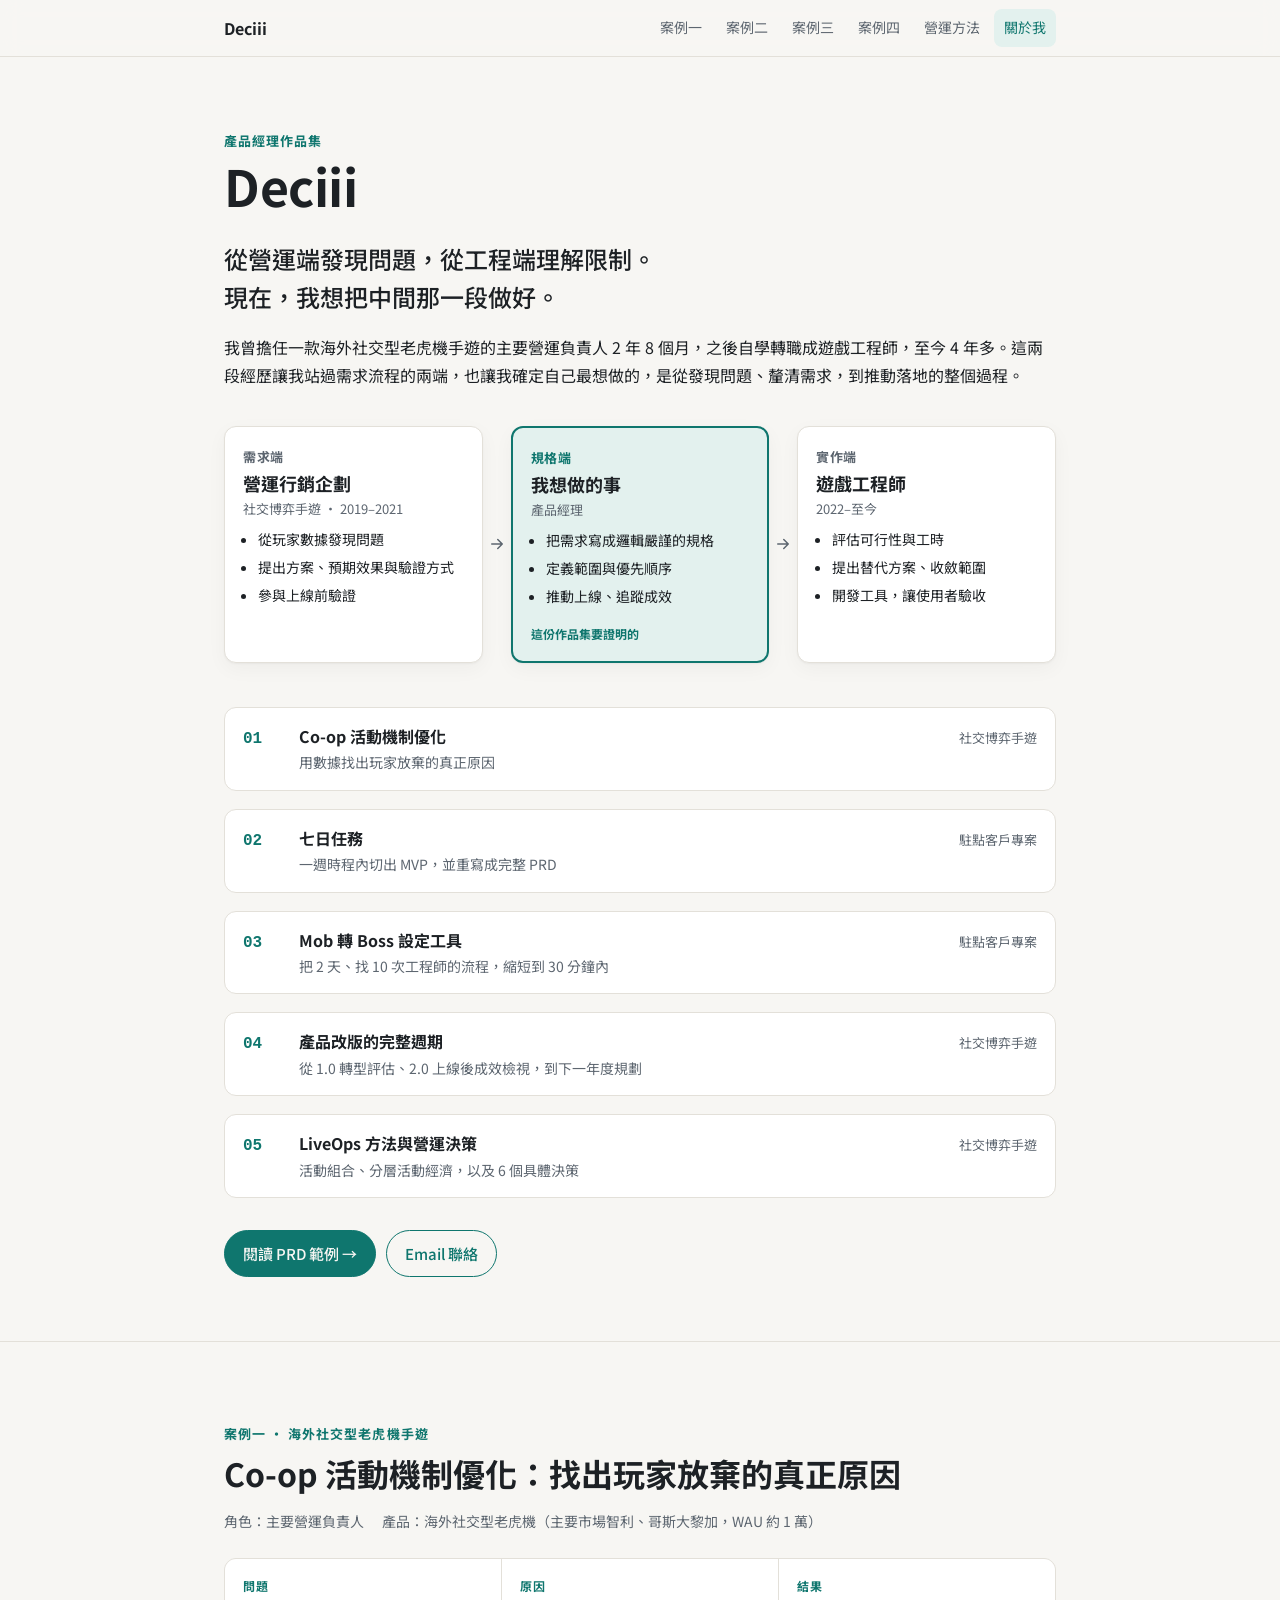
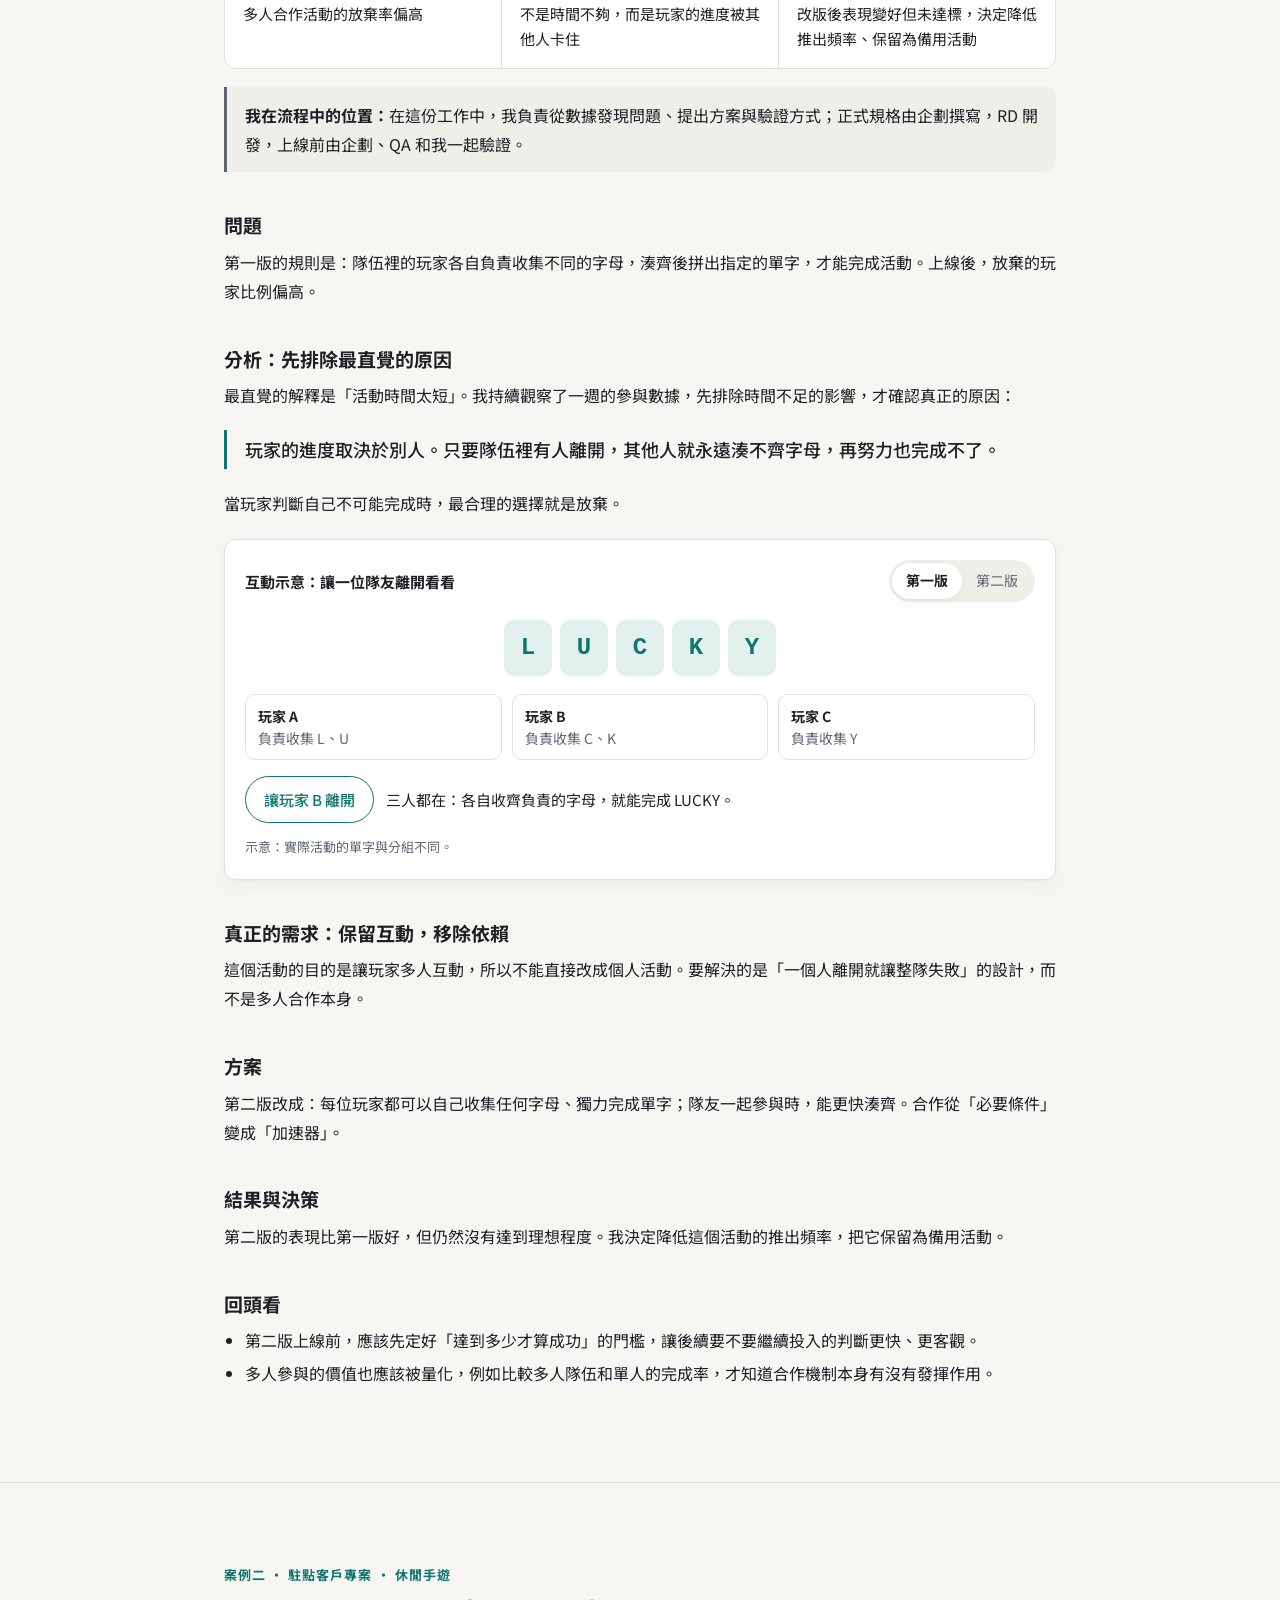
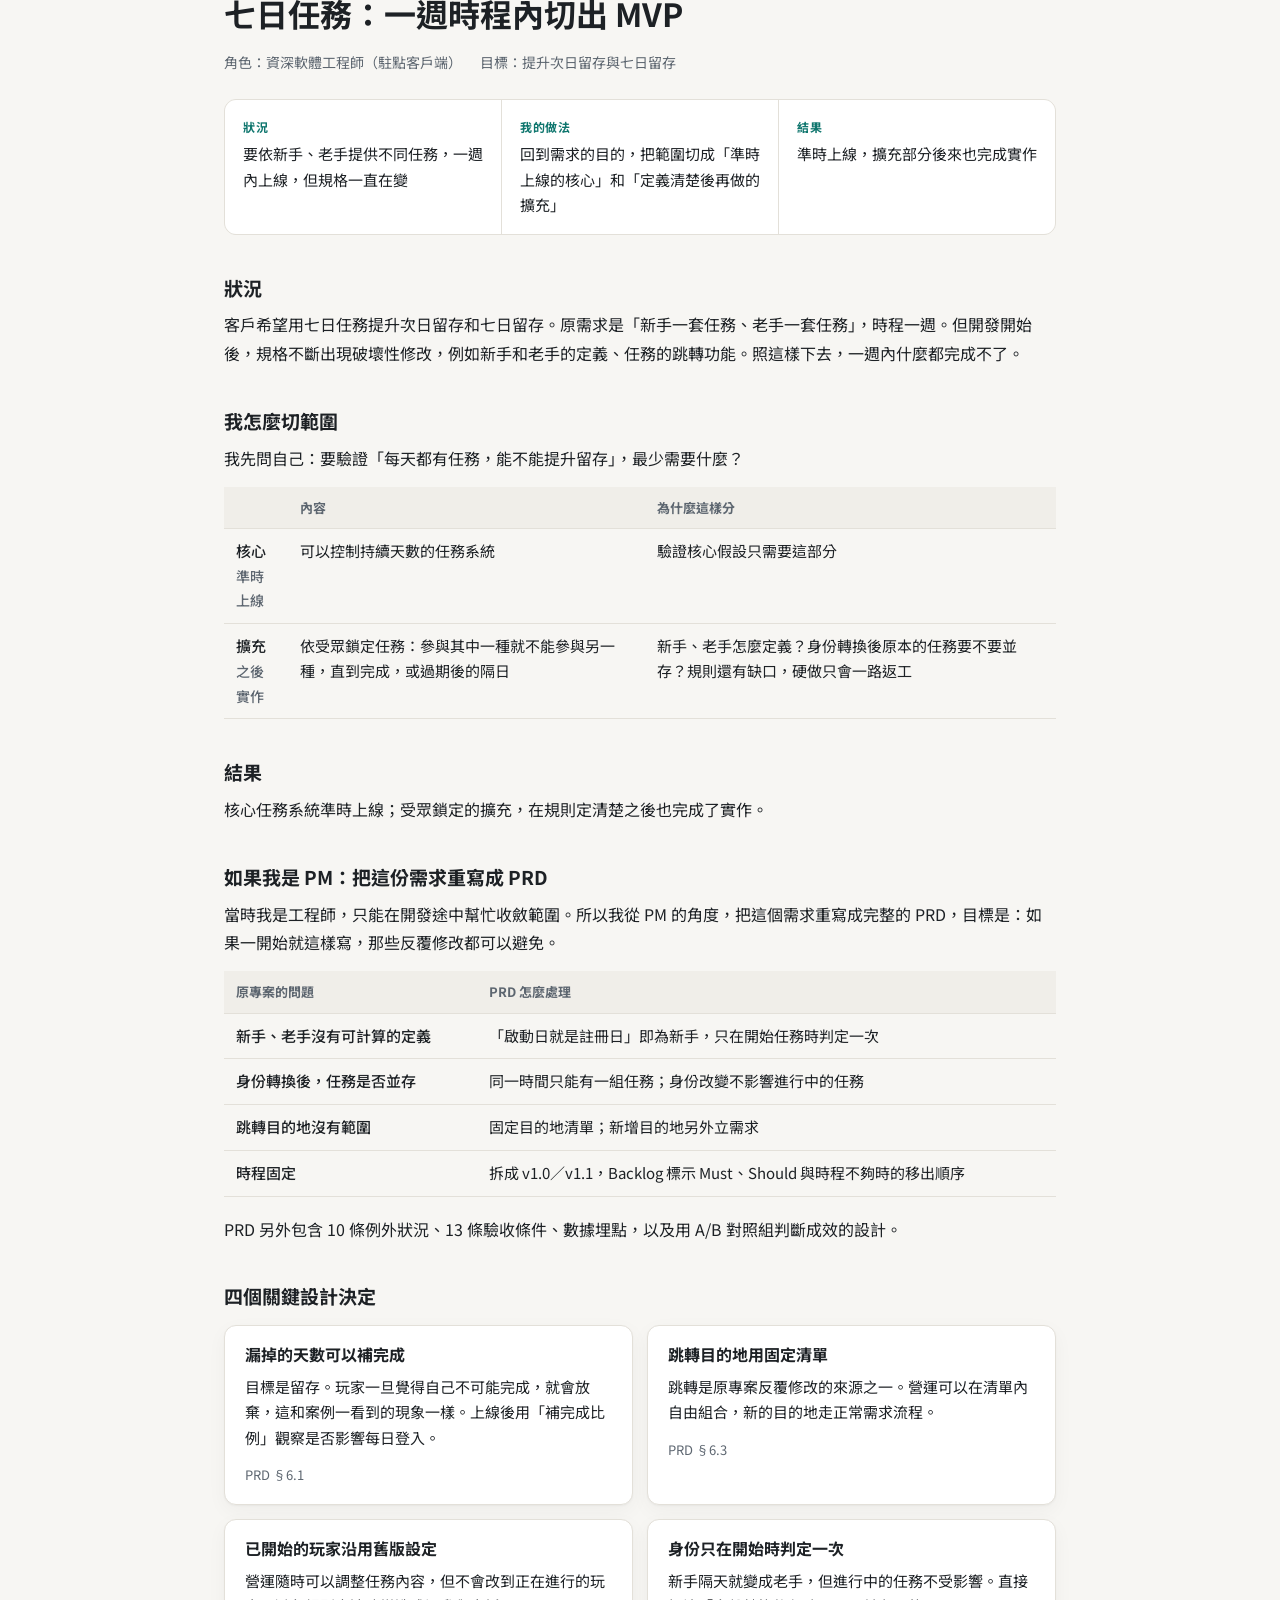
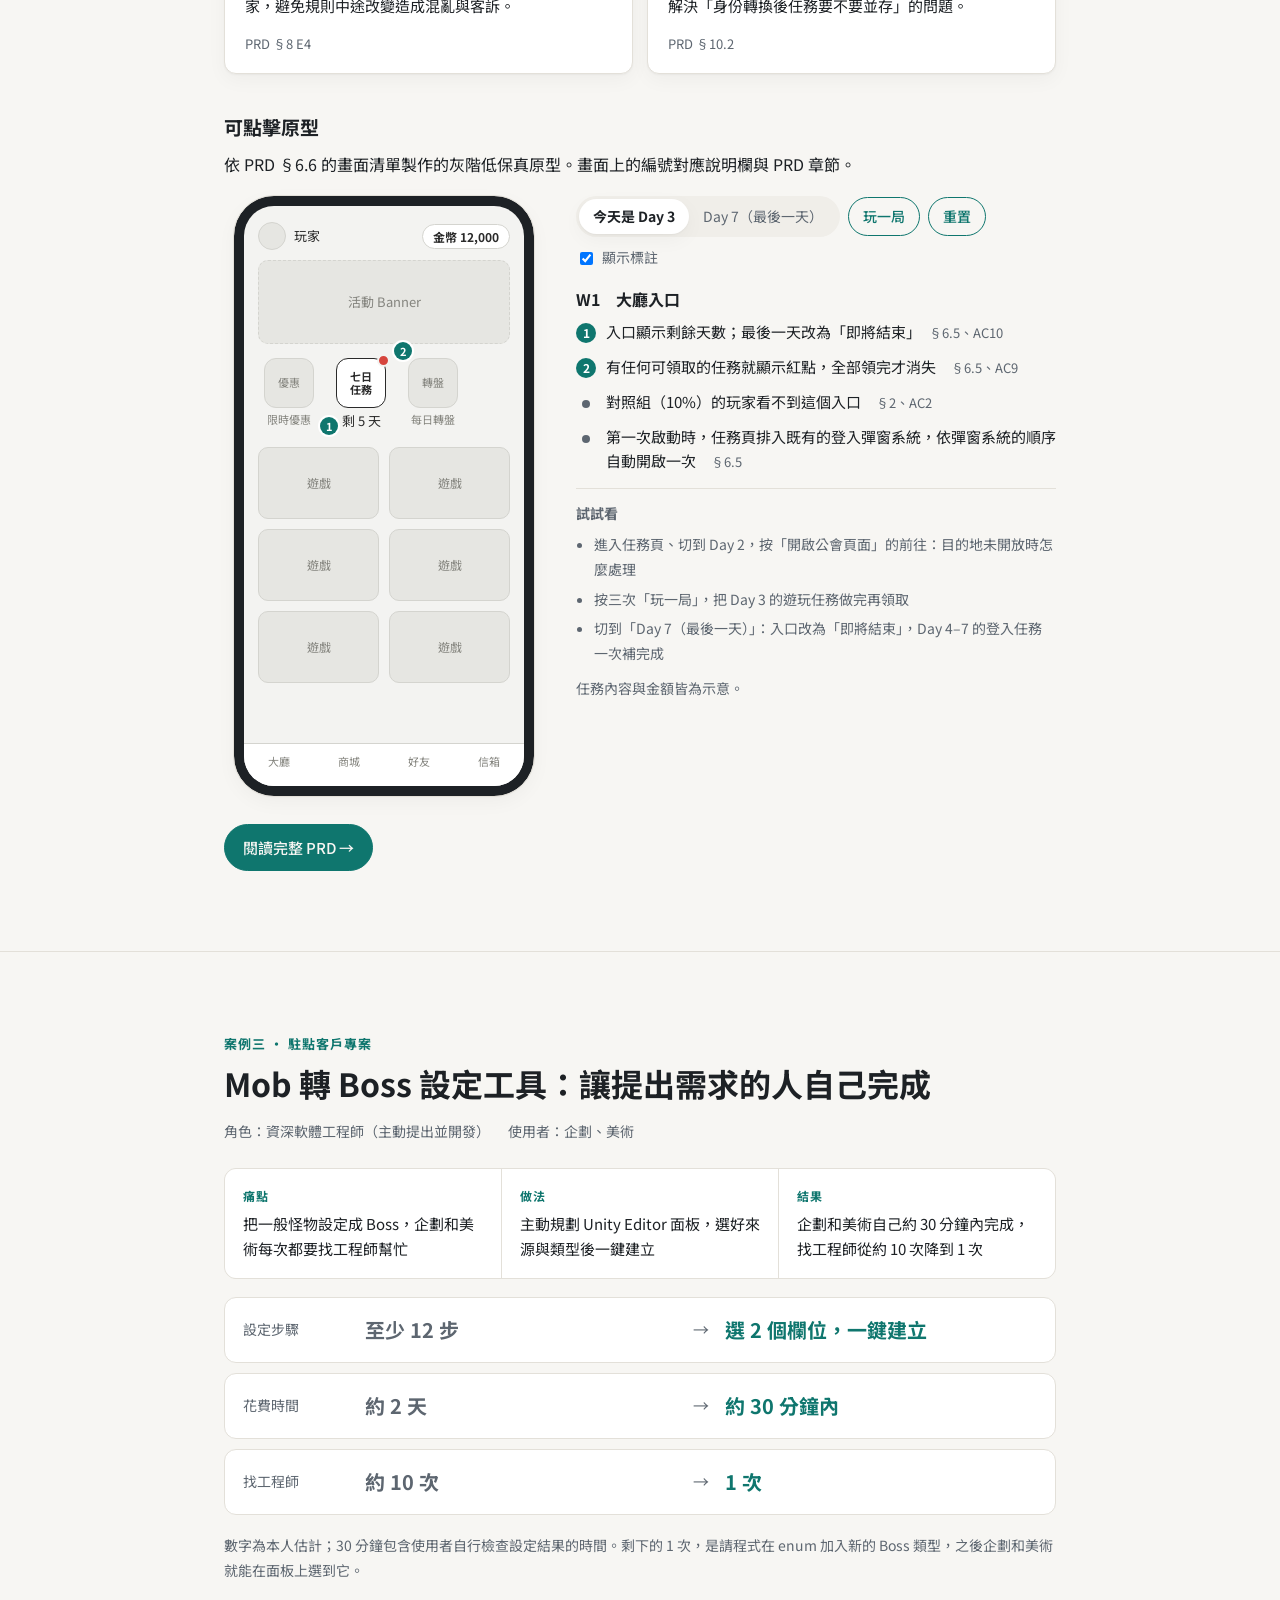
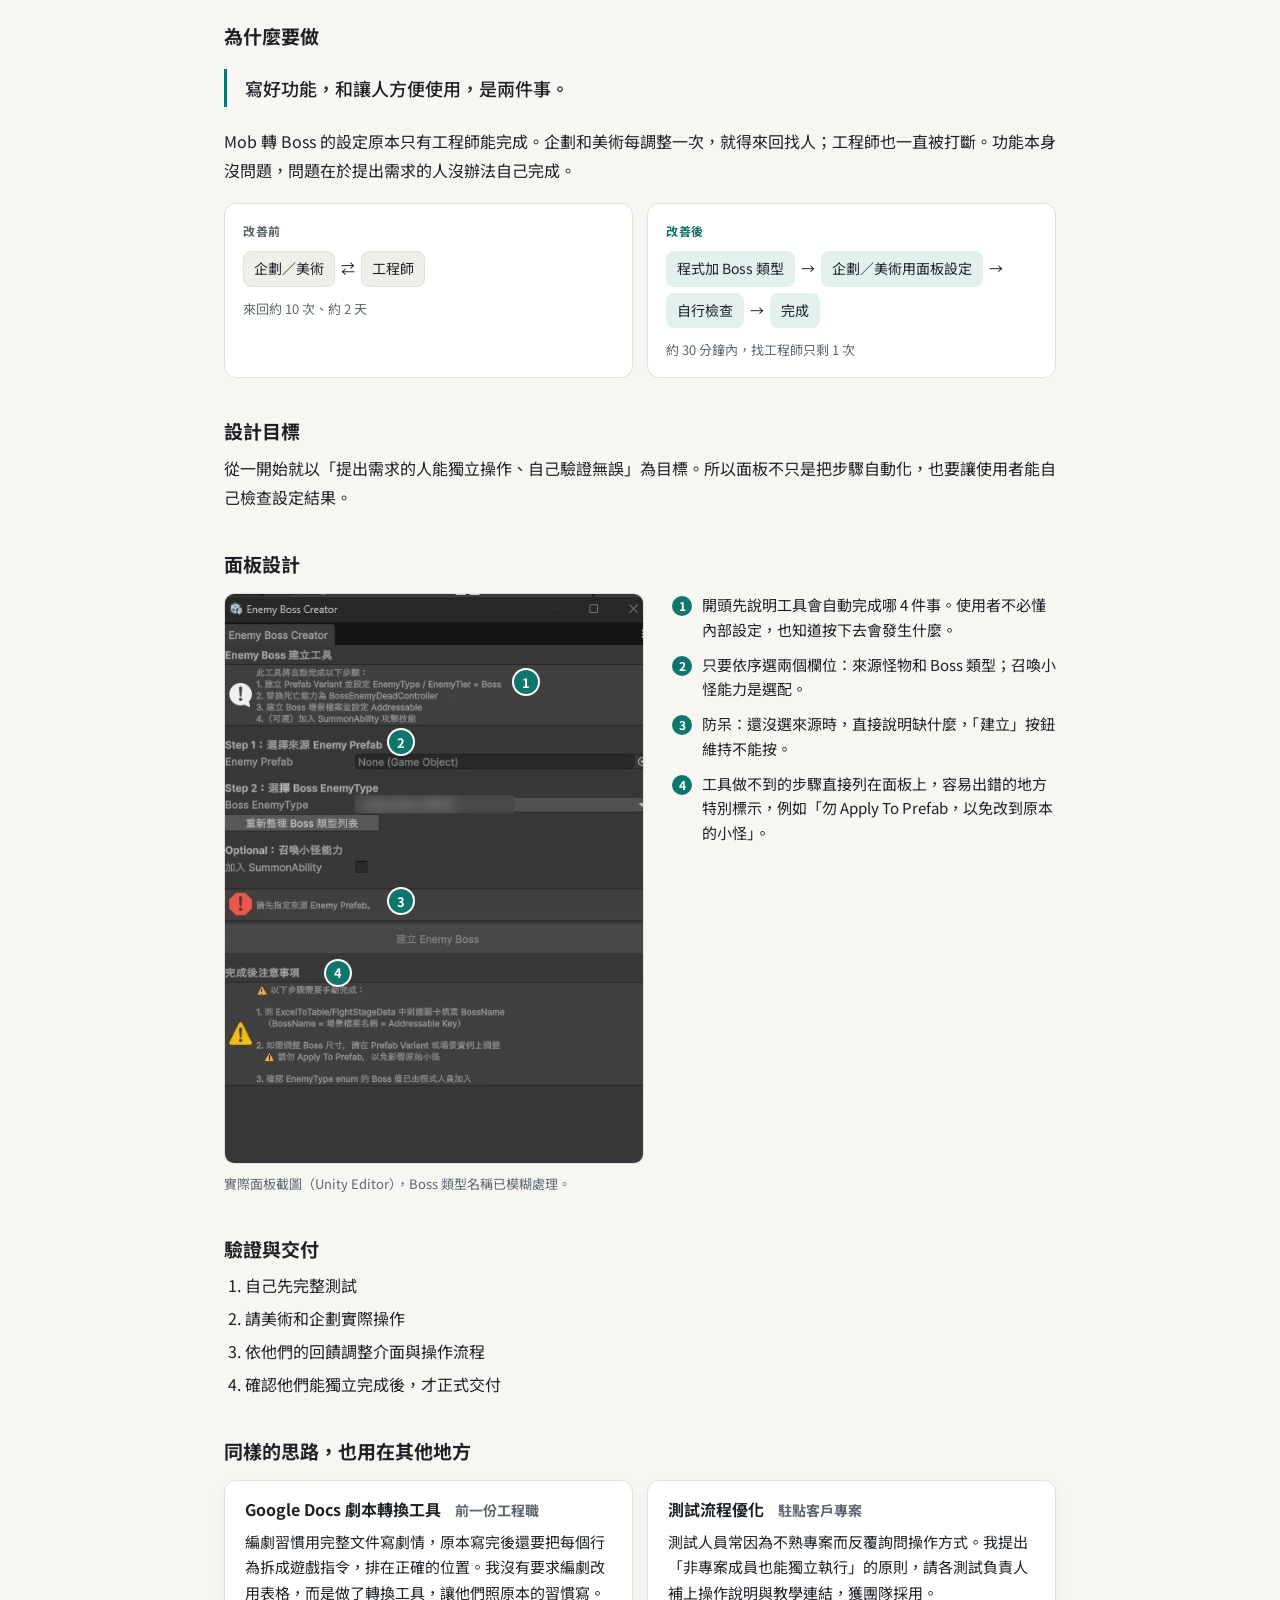
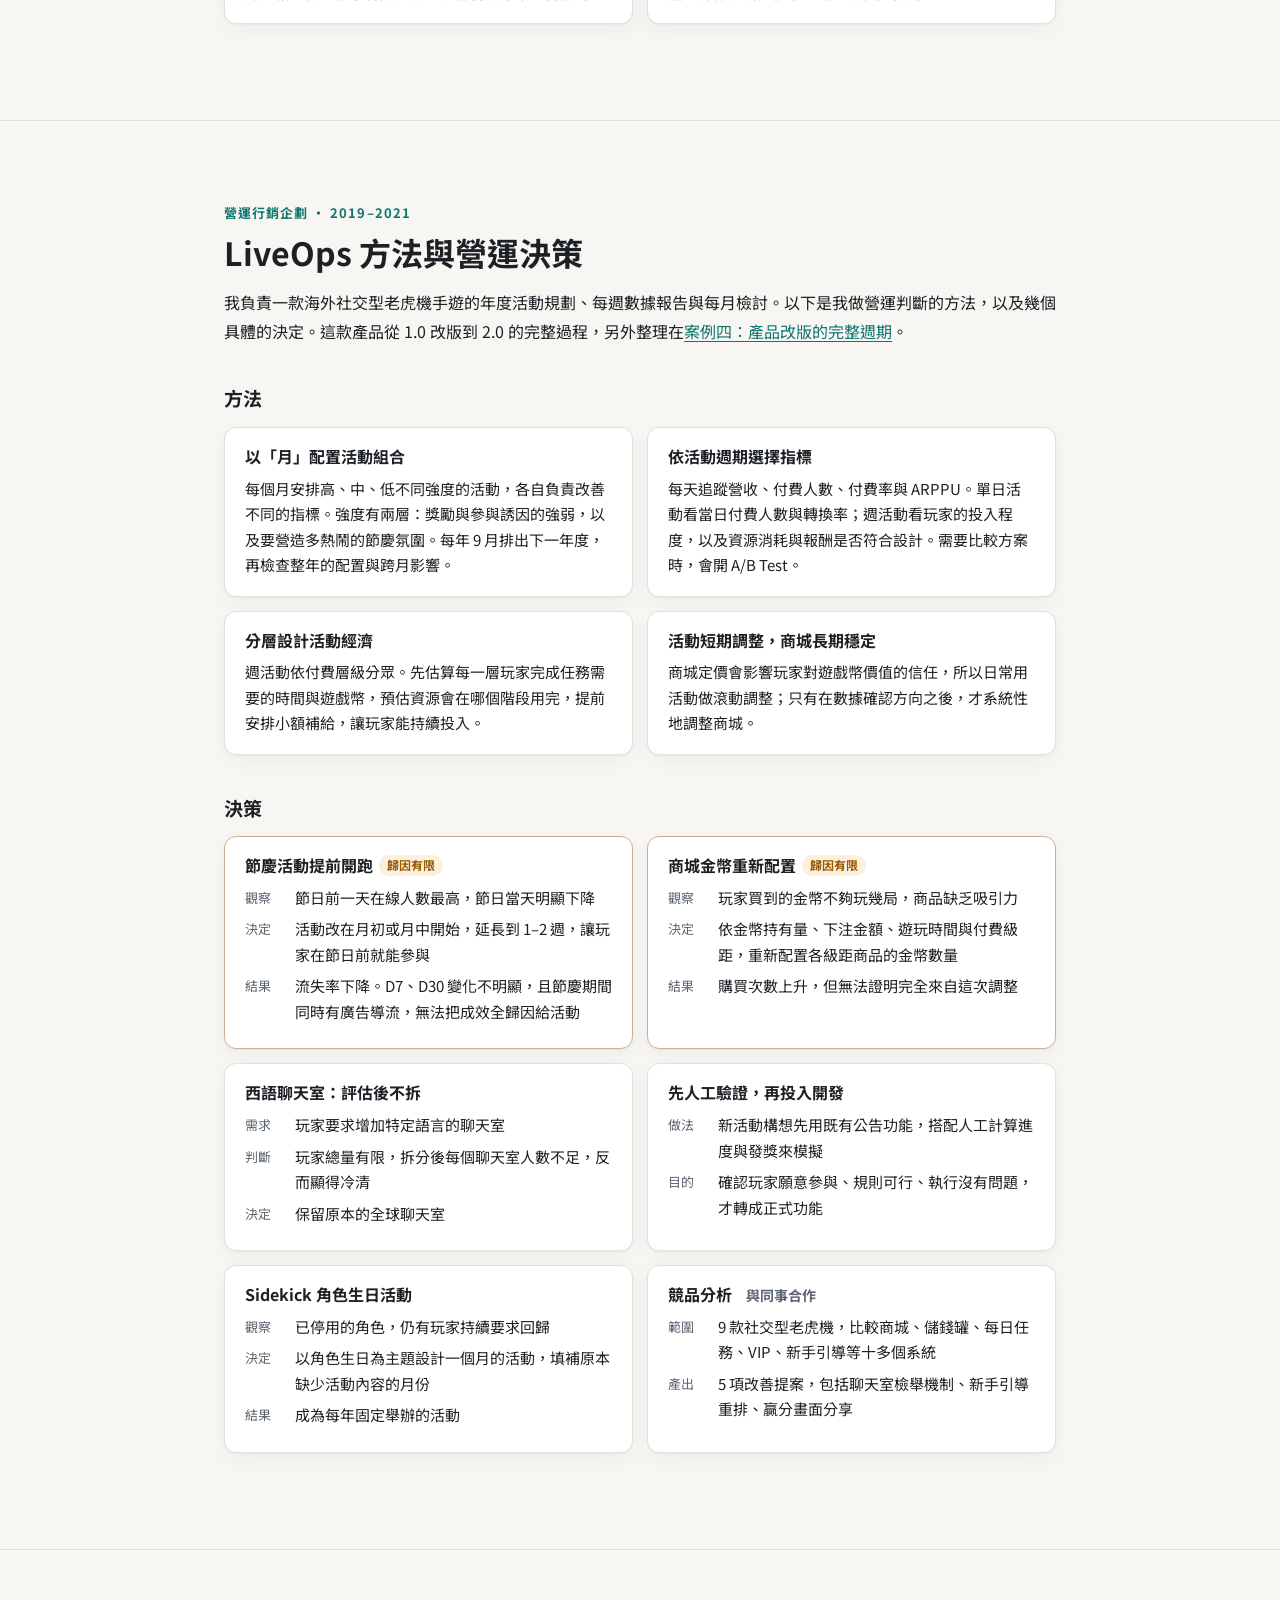
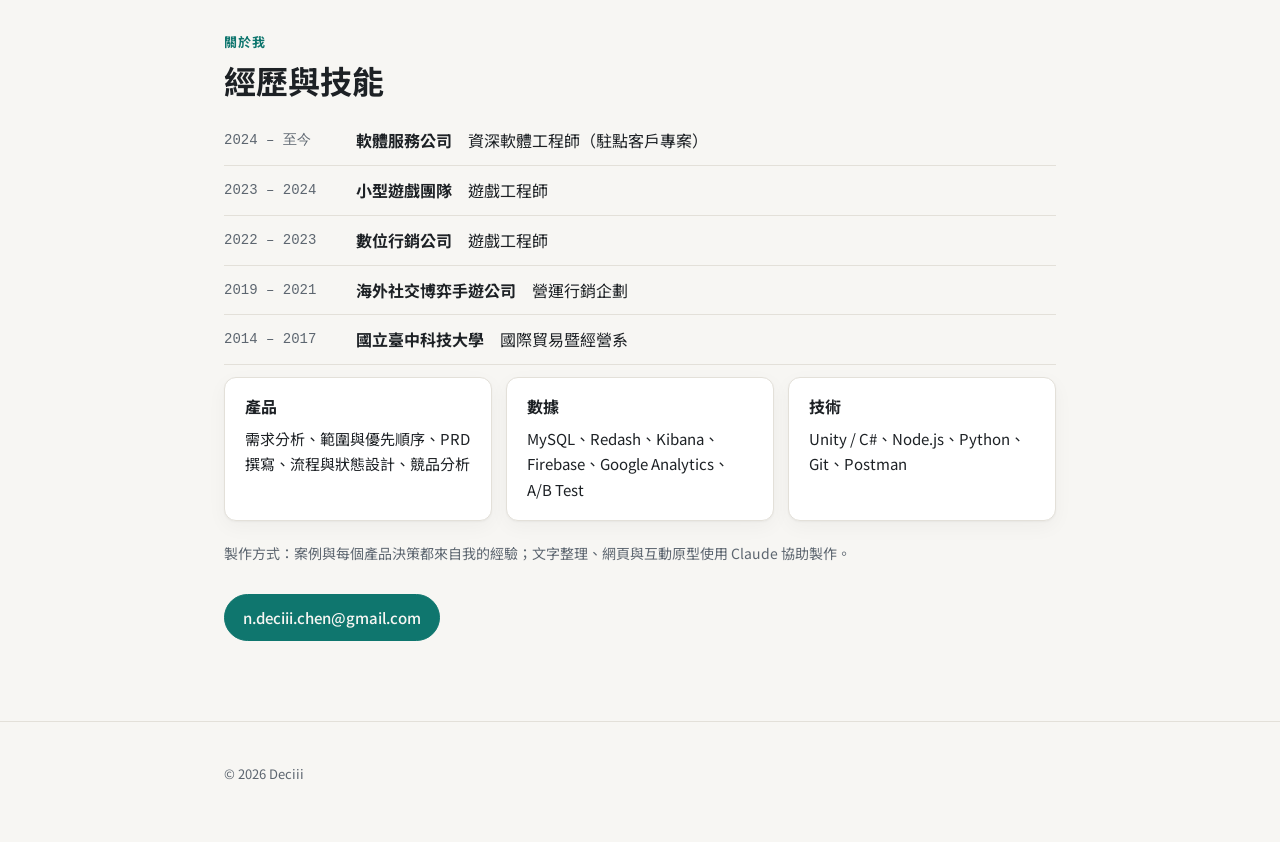
==== commit c537c313: "Add case four: full product revamp cycle New page revamp.html covering pre-revamp assessment, a feat" ====
--- a/index.html
+++ b/index.html
@@ -20,6 +20,7 @@
       <a href="#case-coop">案例一</a>
       <a href="#case-quest">案例二</a>
       <a href="#case-tool">案例三</a>
+      <a href="revamp.html">案例四</a>
       <a href="#liveops">營運方法</a>
       <a href="#about">關於我</a>
     </nav>
@@ -76,7 +77,8 @@
         <li><a href="#case-coop"><span class="num">01</span><span><span class="title">Co-op 活動機制優化</span><span class="desc">用數據找出玩家放棄的真正原因</span></span><span class="where">社交博弈手遊</span></a></li>
         <li><a href="#case-quest"><span class="num">02</span><span><span class="title">七日任務</span><span class="desc">一週時程內切出 MVP，並重寫成完整 PRD</span></span><span class="where">駐點客戶專案</span></a></li>
         <li><a href="#case-tool"><span class="num">03</span><span><span class="title">Mob 轉 Boss 設定工具</span><span class="desc">把 2 天、找 10 次工程師的流程，縮短到 30 分鐘內</span></span><span class="where">駐點客戶專案</span></a></li>
-        <li><a href="#liveops"><span class="num">04</span><span><span class="title">LiveOps 方法與營運決策</span><span class="desc">活動組合、分層活動經濟，以及 6 個具體決策</span></span><span class="where">社交博弈手遊</span></a></li>
+        <li><a href="revamp.html"><span class="num">04</span><span><span class="title">產品改版的完整週期</span><span class="desc">從 1.0 轉型評估、2.0 上線後成效檢視，到下一年度規劃</span></span><span class="where">社交博弈手遊</span></a></li>
+        <li><a href="#liveops"><span class="num">05</span><span><span class="title">LiveOps 方法與營運決策</span><span class="desc">活動組合、分層活動經濟，以及 6 個具體決策</span></span><span class="where">社交博弈手遊</span></a></li>
       </ul>
 
       <div class="actions">
@@ -346,7 +348,7 @@
     <div class="wrap">
       <p class="eyebrow">營運行銷企劃 · 2019–2021</p>
       <h2>LiveOps 方法與營運決策</h2>
-      <p>我負責一款海外社交型老虎機手遊的年度活動規劃、每週數據報告與每月檢討。以下是我做營運判斷的方法，以及幾個具體的決定。</p>
+      <p>我負責一款海外社交型老虎機手遊的年度活動規劃、每週數據報告與每月檢討。以下是我做營運判斷的方法，以及幾個具體的決定。這款產品從 1.0 改版到 2.0 的完整過程，另外整理在<a href="revamp.html">案例四：產品改版的完整週期</a>。</p>
 
       <h3>方法</h3>
       <div class="cards">
